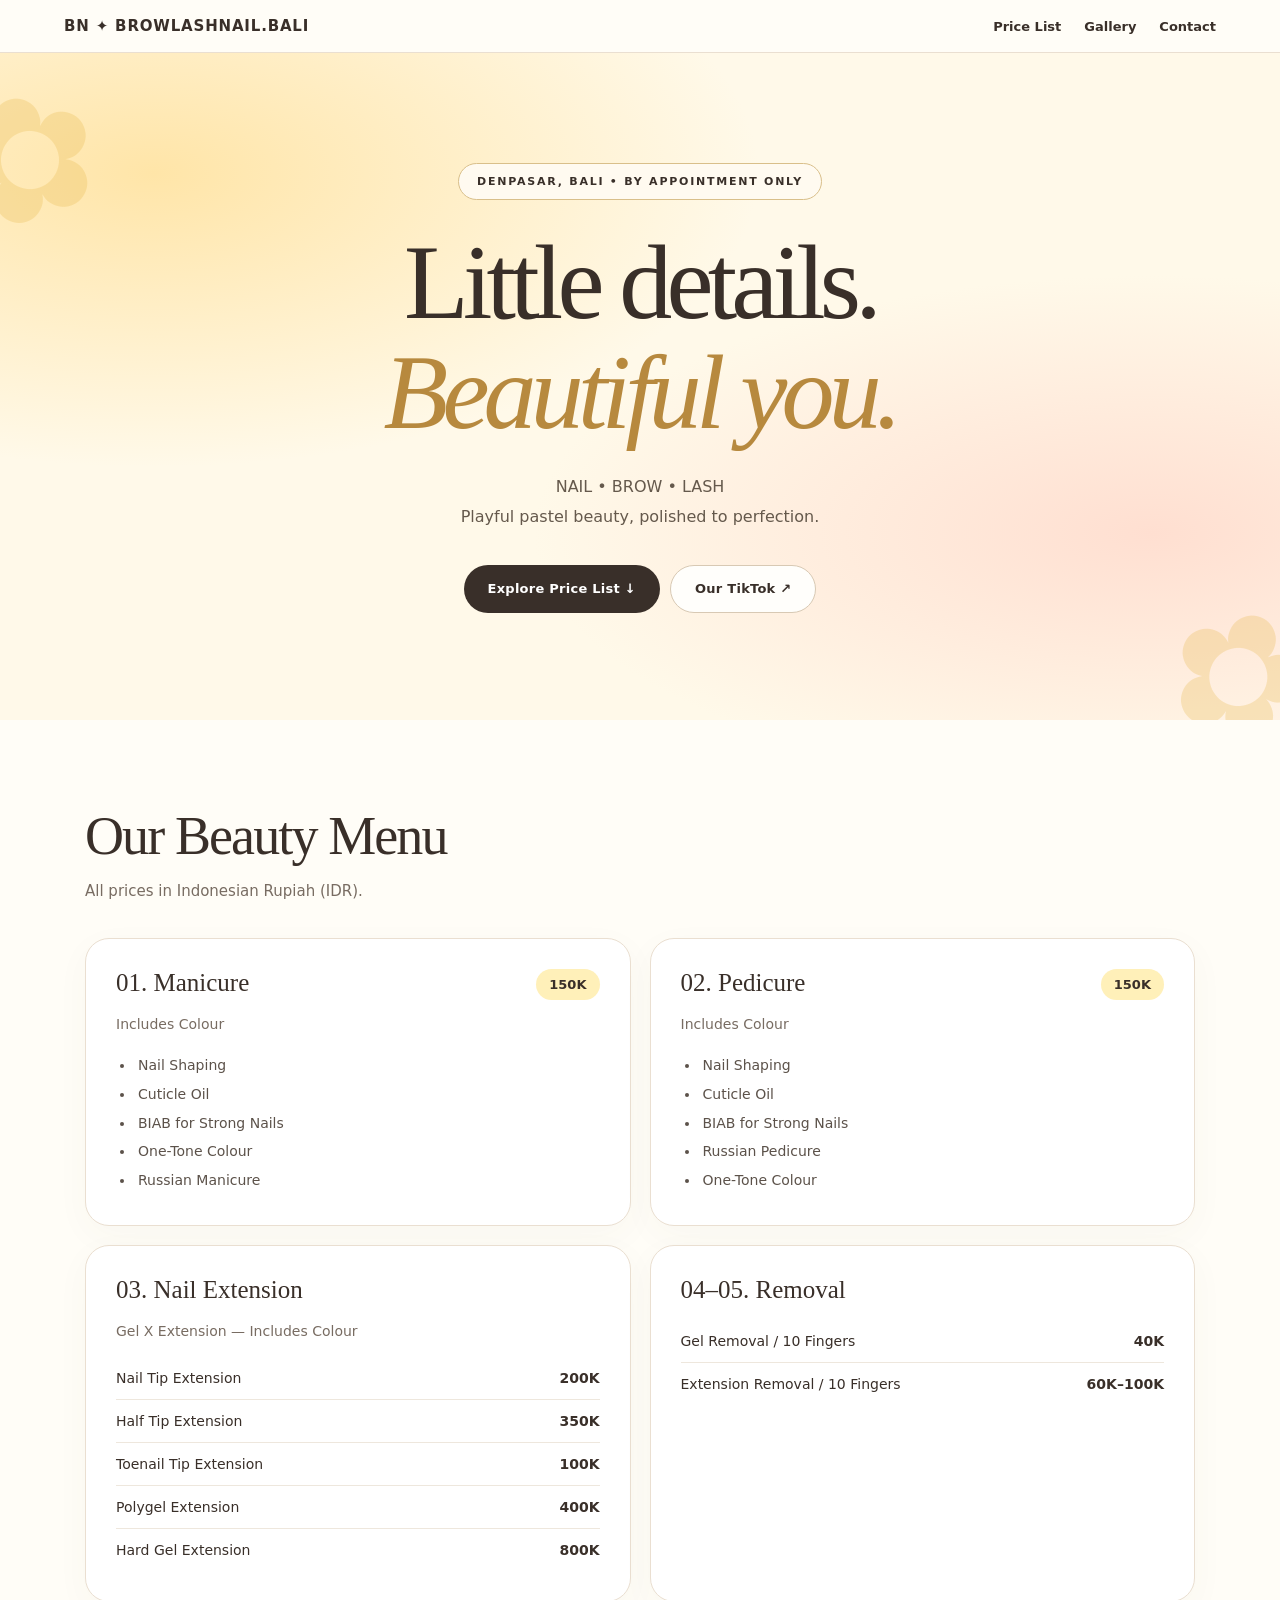
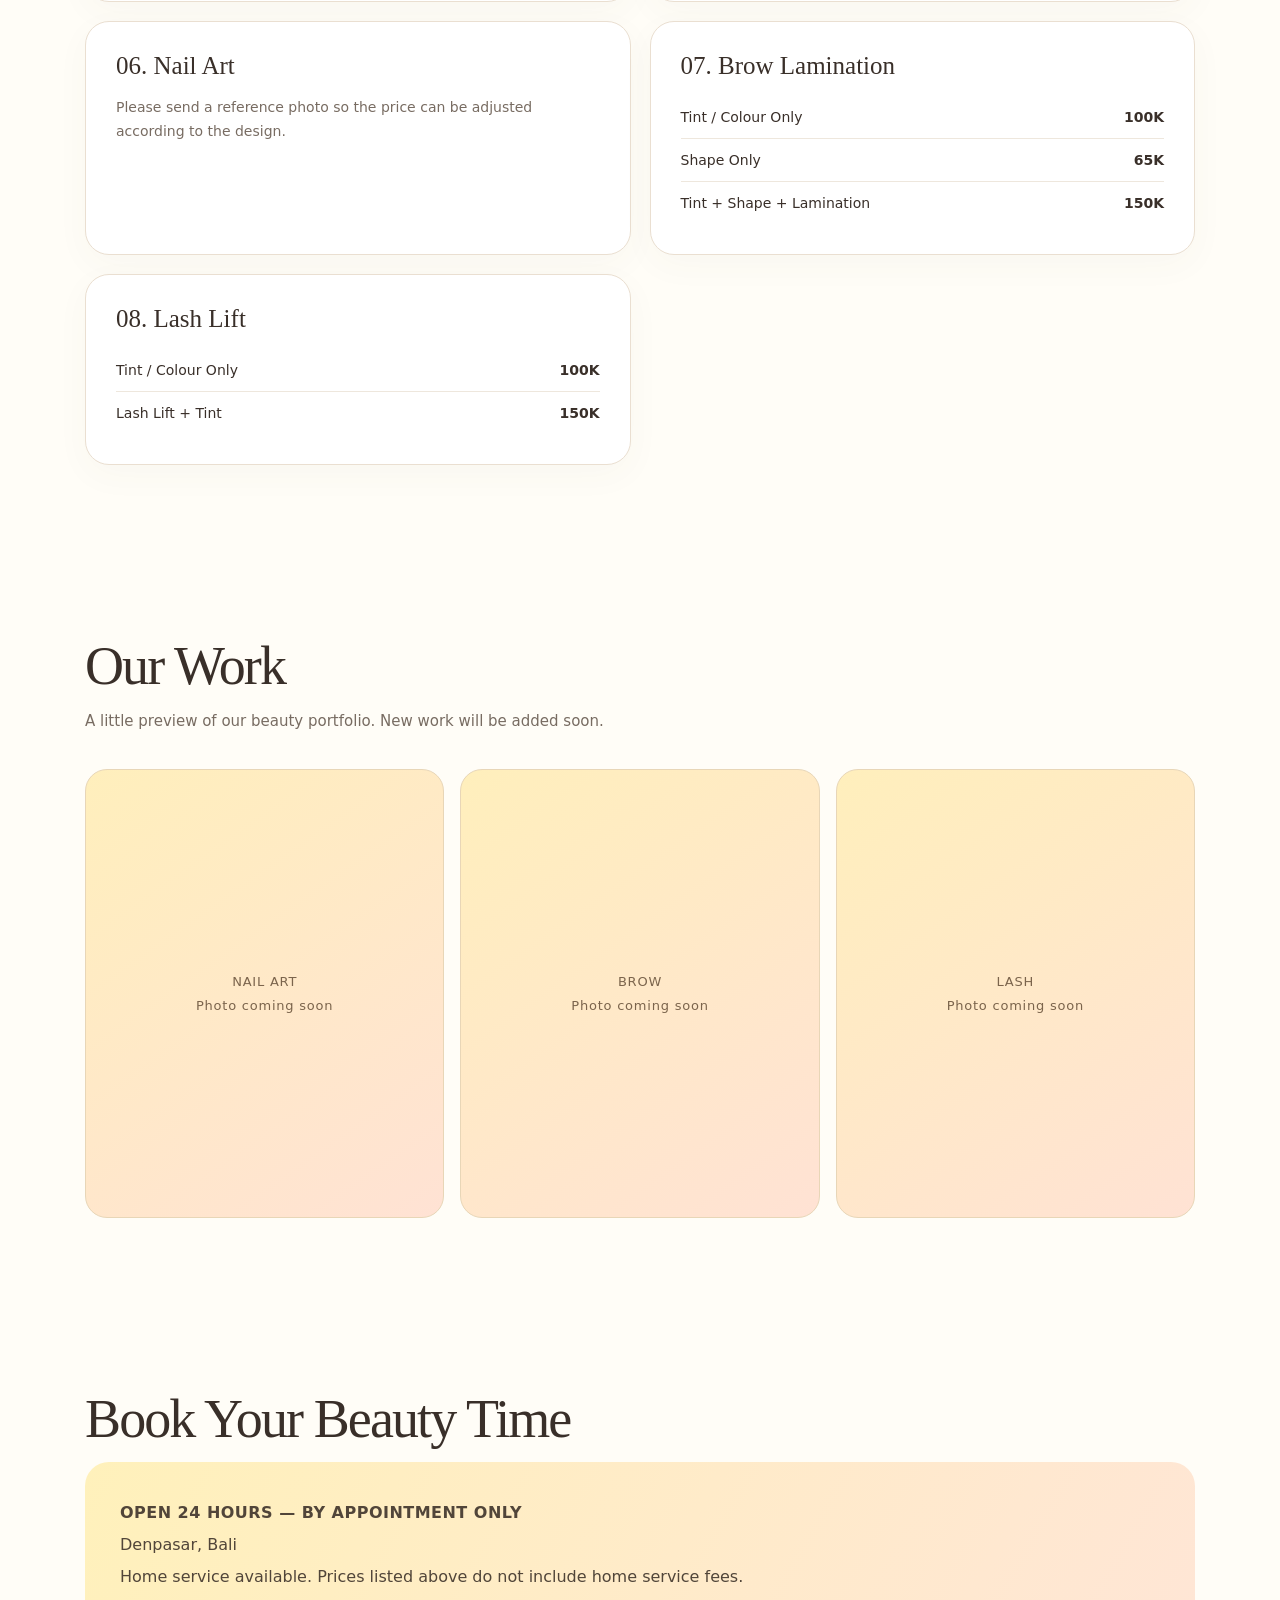
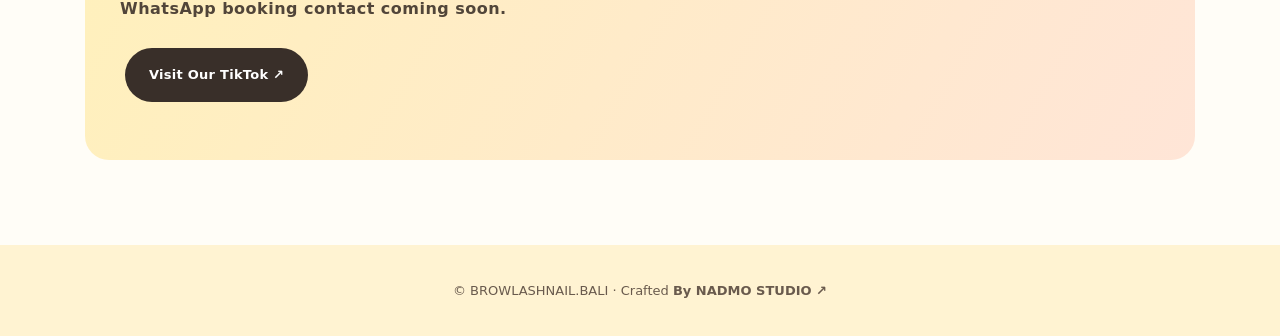
==== index.html @ abfcfb68 "Polish Browlashnail Bali mobile-first premium pastel design" ====
<!doctype html><html lang="en"><head><meta charset="utf-8"><meta name="viewport" content="width=device-width,initial-scale=1"><title>BROWLASHNAIL.BALI — Nail • Brow • Lash</title><meta name="theme-color" content="#fff9e9"><meta property="og:title" content="BROWLASHNAIL.BALI | Nail • Brow • Lash"><meta property="og:description" content="Beauty appointments in Denpasar, Bali. Open 24 hours by appointment."><meta name="description" content="Nail, brow and lash studio in Denpasar Bali. Open 24 hours by appointment."><style>:root{--cream:#fffdf7;--ink:#392f29;--muted:#786c62;--yellow:#ffe28a;--peach:#ffdfcf;--line:#eadfd1}*{box-sizing:border-box}html{scroll-behavior:smooth}body{margin:0;background:var(--cream);color:var(--ink);font-family:Inter,ui-sans-serif,system-ui,-apple-system,"Segoe UI",sans-serif;-webkit-font-smoothing:antialiased}a{color:inherit}header{position:sticky;top:0;z-index:20;display:flex;justify-content:space-between;align-items:center;gap:12px;padding:17px max(5%,calc((100vw - 1160px)/2));background:#fffdf7ed;backdrop-filter:blur(16px);border-bottom:1px solid var(--line)}header strong{font-size:15px;letter-spacing:.055em}nav{display:flex;gap:23px}nav a{font-size:13px;font-weight:700;text-decoration:none;white-space:nowrap}nav a:hover,footer a:hover{color:#b17c28}main{max-width:1160px;margin:auto;padding:0 25px}.hero{position:relative;overflow:hidden;text-align:center;padding:110px 0 100px;background:radial-gradient(ellipse at 12% 18%,#ffe5a8 0%,transparent 38%),radial-gradient(ellipse at 90% 72%,#ffdfd1 0%,transparent 38%),#fff9e9}.hero:before,.hero:after{content:"✿";position:absolute;color:#e8b94c;opacity:.28;font-size:170px;line-height:1}.hero:before{left:-42px;top:20px;transform:rotate(-20deg)}.hero:after{right:-30px;bottom:-40px;transform:rotate(20deg)}.hero main{position:relative;z-index:1}.pill{display:inline-block;border:1px solid #d9bf8a;background:#fffaf0;border-radius:999px;padding:11px 18px;font-size:11px;letter-spacing:.16em;font-weight:800}.hero h1{font-family:Georgia,"Times New Roman",serif;font-size:clamp(53px,9vw,106px);font-weight:500;letter-spacing:-.055em;line-height:1.04;margin:28px 0 24px}.hero h1 span{color:#b7893e;font-style:italic}.hero p{font-size:16px;line-height:1.85;color:#65594c;max-width:520px;margin:0 auto 26px}.btn{display:inline-flex;align-items:center;justify-content:center;min-height:48px;padding:14px 24px;margin:7px 5px;border-radius:999px;background:var(--ink);color:white;text-decoration:none;font-size:13px;font-weight:800;letter-spacing:.02em;transition:transform .2s,background .2s}.btn:hover{transform:translateY(-2px);background:#665043}.btn.light{background:#fffefb;color:var(--ink);border:1px solid #d8c9b4}.btn.light:hover{background:#fff4d8}.section{padding:85px 0;scroll-margin-top:85px}h2{font-family:Georgia,serif;font-weight:500;font-size:clamp(34px,5vw,54px);letter-spacing:-.035em;margin:0 0 12px}.sub{color:var(--muted);font-size:15px;margin:0 0 35px;line-height:1.65}.grid{display:grid;grid-template-columns:repeat(2,minmax(0,1fr));gap:19px}.card{background:white;border:1px solid var(--line);border-radius:24px;padding:30px;box-shadow:0 10px 35px #574b2b09;transition:transform .2s,box-shadow .2s}.card:hover{transform:translateY(-3px);box-shadow:0 16px 40px #574b2b12}.card h3{font-family:Georgia,serif;font-weight:500;font-size:25px;margin:0 0 16px}.card p{color:var(--muted);font-size:14px;line-height:1.7}.price{float:right;border-radius:999px;background:#fff0b9;padding:8px 13px;font-size:13px;font-weight:800}.card ul{padding-left:19px;line-height:2.05;font-size:14px;color:#5c524a;margin-bottom:0}.card li{padding-left:3px}.rowprice{display:flex;align-items:baseline;justify-content:space-between;gap:12px;padding:13px 0;border-bottom:1px solid #eee7dd;font-size:14px}.rowprice:last-child{border:0}.rowprice b{white-space:nowrap;font-size:14px}.notice{padding:35px;border-radius:24px;background:linear-gradient(120deg,#fff1bb,#ffe5d7);line-height:2;color:#514539}.notice strong{letter-spacing:.03em}.gallery{display:grid;grid-template-columns:repeat(3,minmax(0,1fr));gap:16px}.placeholder{aspect-ratio:4/5;border:1px solid #e8d6b7;background:linear-gradient(145deg,#ffefbc,#ffe2d4);border-radius:22px;display:grid;place-items:center;text-align:center;color:#7b644c;padding:20px;font-size:13px;line-height:1.8;letter-spacing:.06em}footer{text-align:center;padding:38px 15px;background:#fff3d2;color:#695a4d;font-size:13px}footer a{font-weight:800;text-decoration:none}@media(max-width:700px){header{padding:16px 5%;flex-wrap:wrap}header strong{font-size:12px}nav{gap:13px}nav a{font-size:11px}main{padding:0 19px}.hero{padding:85px 0 78px}.hero:before,.hero:after{font-size:100px}.hero h1{letter-spacing:-.045em}.hero p{font-size:14px}.section{padding:60px 0}.grid{grid-template-columns:1fr;gap:13px}.card{padding:24px}.gallery{grid-template-columns:repeat(2,1fr);gap:11px}.notice{padding:23px}.pill{font-size:10px;letter-spacing:.08em}}@media(prefers-reduced-motion:reduce){html{scroll-behavior:auto}.card,.btn{transition:none}}</style></head><body><header><strong>BN ✦ BROWLASHNAIL.BALI</strong><nav><a href="#services">Price List</a><a href="#gallery">Gallery</a><a href="#contact">Contact</a></nav></header><section class="hero"><main><div class="pill">DENPASAR, BALI • BY APPOINTMENT ONLY</div><h1>Little details.<br><span>Beautiful you.</span></h1><p>NAIL • BROW • LASH<br>Playful pastel beauty, polished to perfection.</p><a class="btn" href="#services">Explore Price List ↓</a><a class="btn light" href="https://www.tiktok.com/@bbygirl17170" target="_blank" rel="noopener">Our TikTok ↗</a></main></section><main><section class="section" id="services"><h2>Our Beauty Menu</h2><p class="sub">All prices in Indonesian Rupiah (IDR).</p><div class="grid"><article class="card"><span class="price">150K</span><h3>01. Manicure</h3><p>Includes Colour</p><ul><li>Nail Shaping</li><li>Cuticle Oil</li><li>BIAB for Strong Nails</li><li>One-Tone Colour</li><li>Russian Manicure</li></ul></article><article class="card"><span class="price">150K</span><h3>02. Pedicure</h3><p>Includes Colour</p><ul><li>Nail Shaping</li><li>Cuticle Oil</li><li>BIAB for Strong Nails</li><li>Russian Pedicure</li><li>One-Tone Colour</li></ul></article><article class="card"><h3>03. Nail Extension</h3><p>Gel X Extension — Includes Colour</p><div class="rowprice"><span>Nail Tip Extension</span><b>200K</b></div><div class="rowprice"><span>Half Tip Extension</span><b>350K</b></div><div class="rowprice"><span>Toenail Tip Extension</span><b>100K</b></div><div class="rowprice"><span>Polygel Extension</span><b>400K</b></div><div class="rowprice"><span>Hard Gel Extension</span><b>800K</b></div></article><article class="card"><h3>04–05. Removal</h3><div class="rowprice"><span>Gel Removal / 10 Fingers</span><b>40K</b></div><div class="rowprice"><span>Extension Removal / 10 Fingers</span><b>60K–100K</b></div></article><article class="card"><h3>06. Nail Art</h3><p>Please send a reference photo so the price can be adjusted according to the design.</p></article><article class="card"><h3>07. Brow Lamination</h3><div class="rowprice"><span>Tint / Colour Only</span><b>100K</b></div><div class="rowprice"><span>Shape Only</span><b>65K</b></div><div class="rowprice"><span>Tint + Shape + Lamination</span><b>150K</b></div></article><article class="card"><h3>08. Lash Lift</h3><div class="rowprice"><span>Tint / Colour Only</span><b>100K</b></div><div class="rowprice"><span>Lash Lift + Tint</span><b>150K</b></div></article></div></section><section class="section" id="gallery"><h2>Our Work</h2><p class="sub">A little preview of our beauty portfolio. New work will be added soon.</p><div class="gallery"><div class="placeholder">NAIL ART<br>Photo coming soon</div><div class="placeholder">BROW<br>Photo coming soon</div><div class="placeholder">LASH<br>Photo coming soon</div></div></section><section class="section" id="contact"><h2>Book Your Beauty Time</h2><div class="notice"><strong>OPEN 24 HOURS — BY APPOINTMENT ONLY</strong><br>Denpasar, Bali<br>Home service available. Prices listed above do not include home service fees.<br><strong>WhatsApp booking contact coming soon.</strong><p><a class="btn" href="https://www.tiktok.com/@bbygirl17170" target="_blank" rel="noopener">Visit Our TikTok ↗</a></p></div></section></main><footer>© BROWLASHNAIL.BALI · Crafted <a href="https://nadmo.id/" target="_blank" rel="noopener">By NADMO STUDIO ↗</a></footer></body></html>
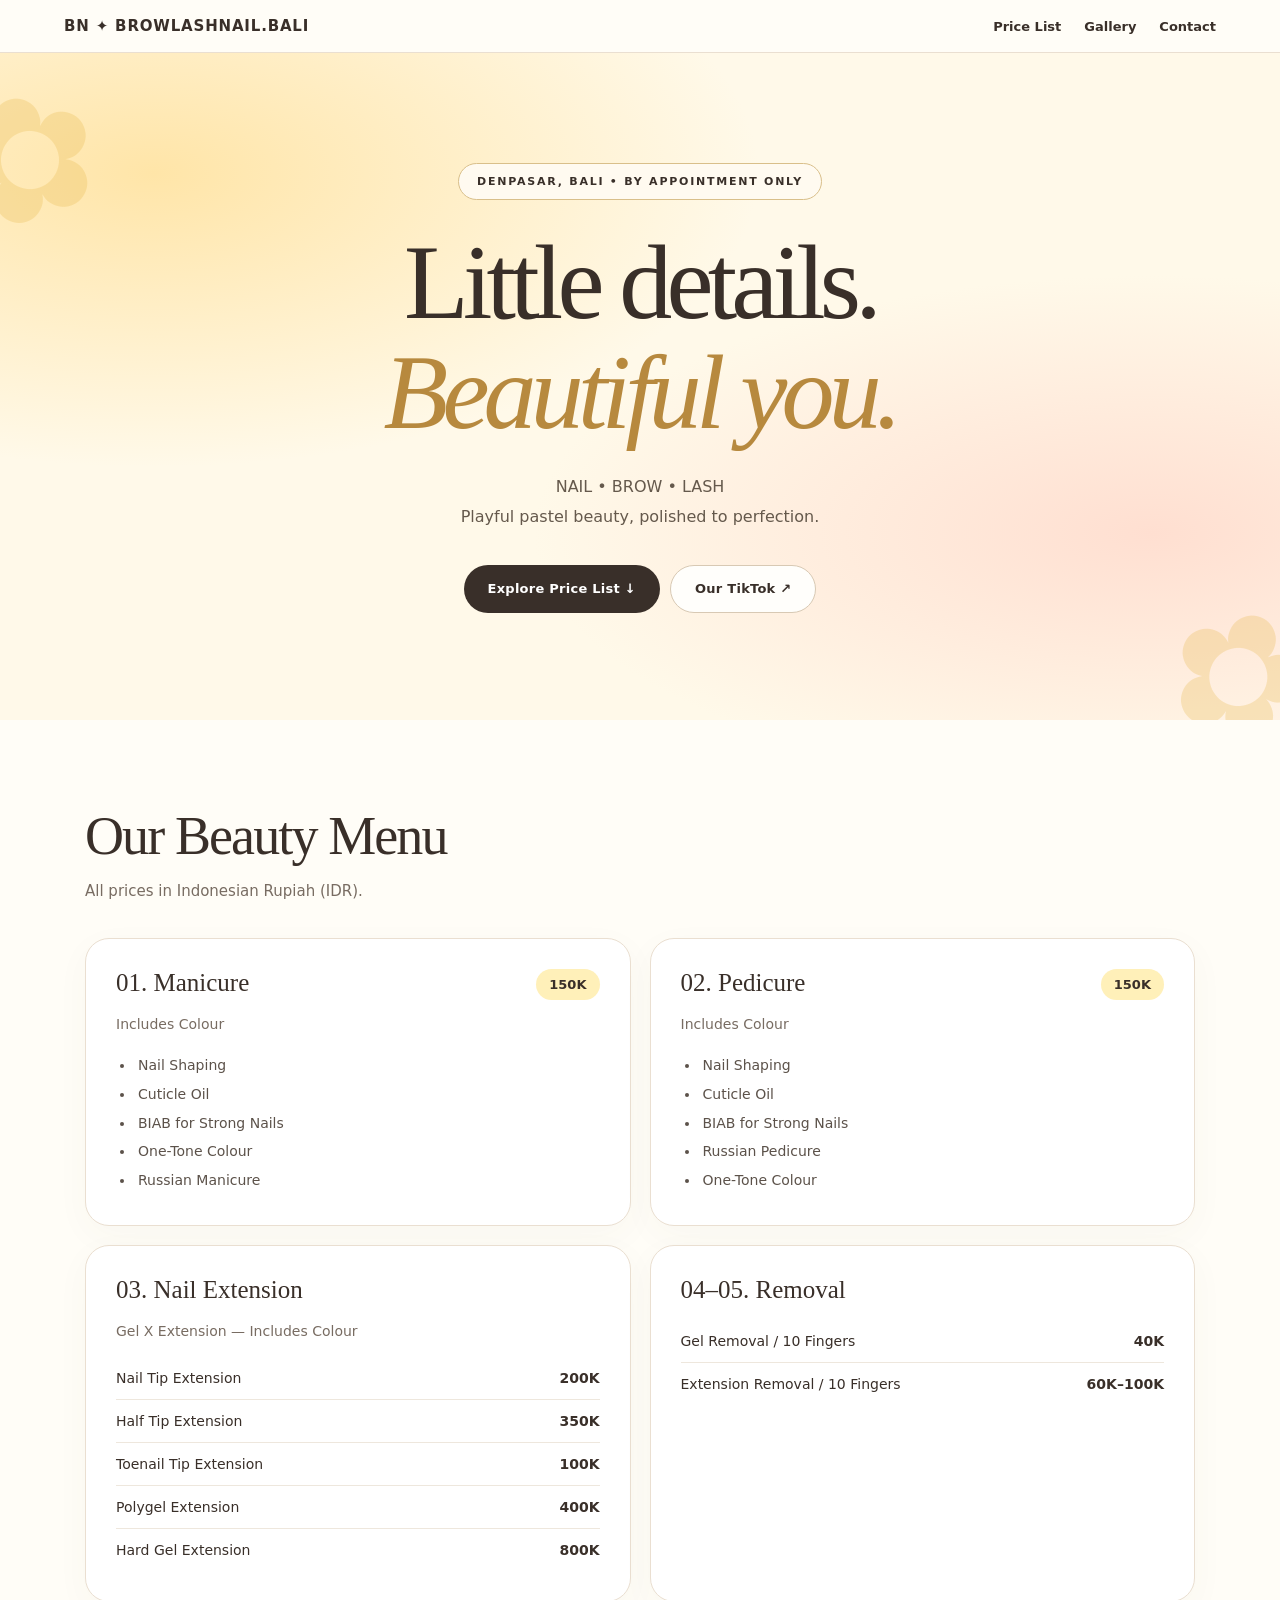
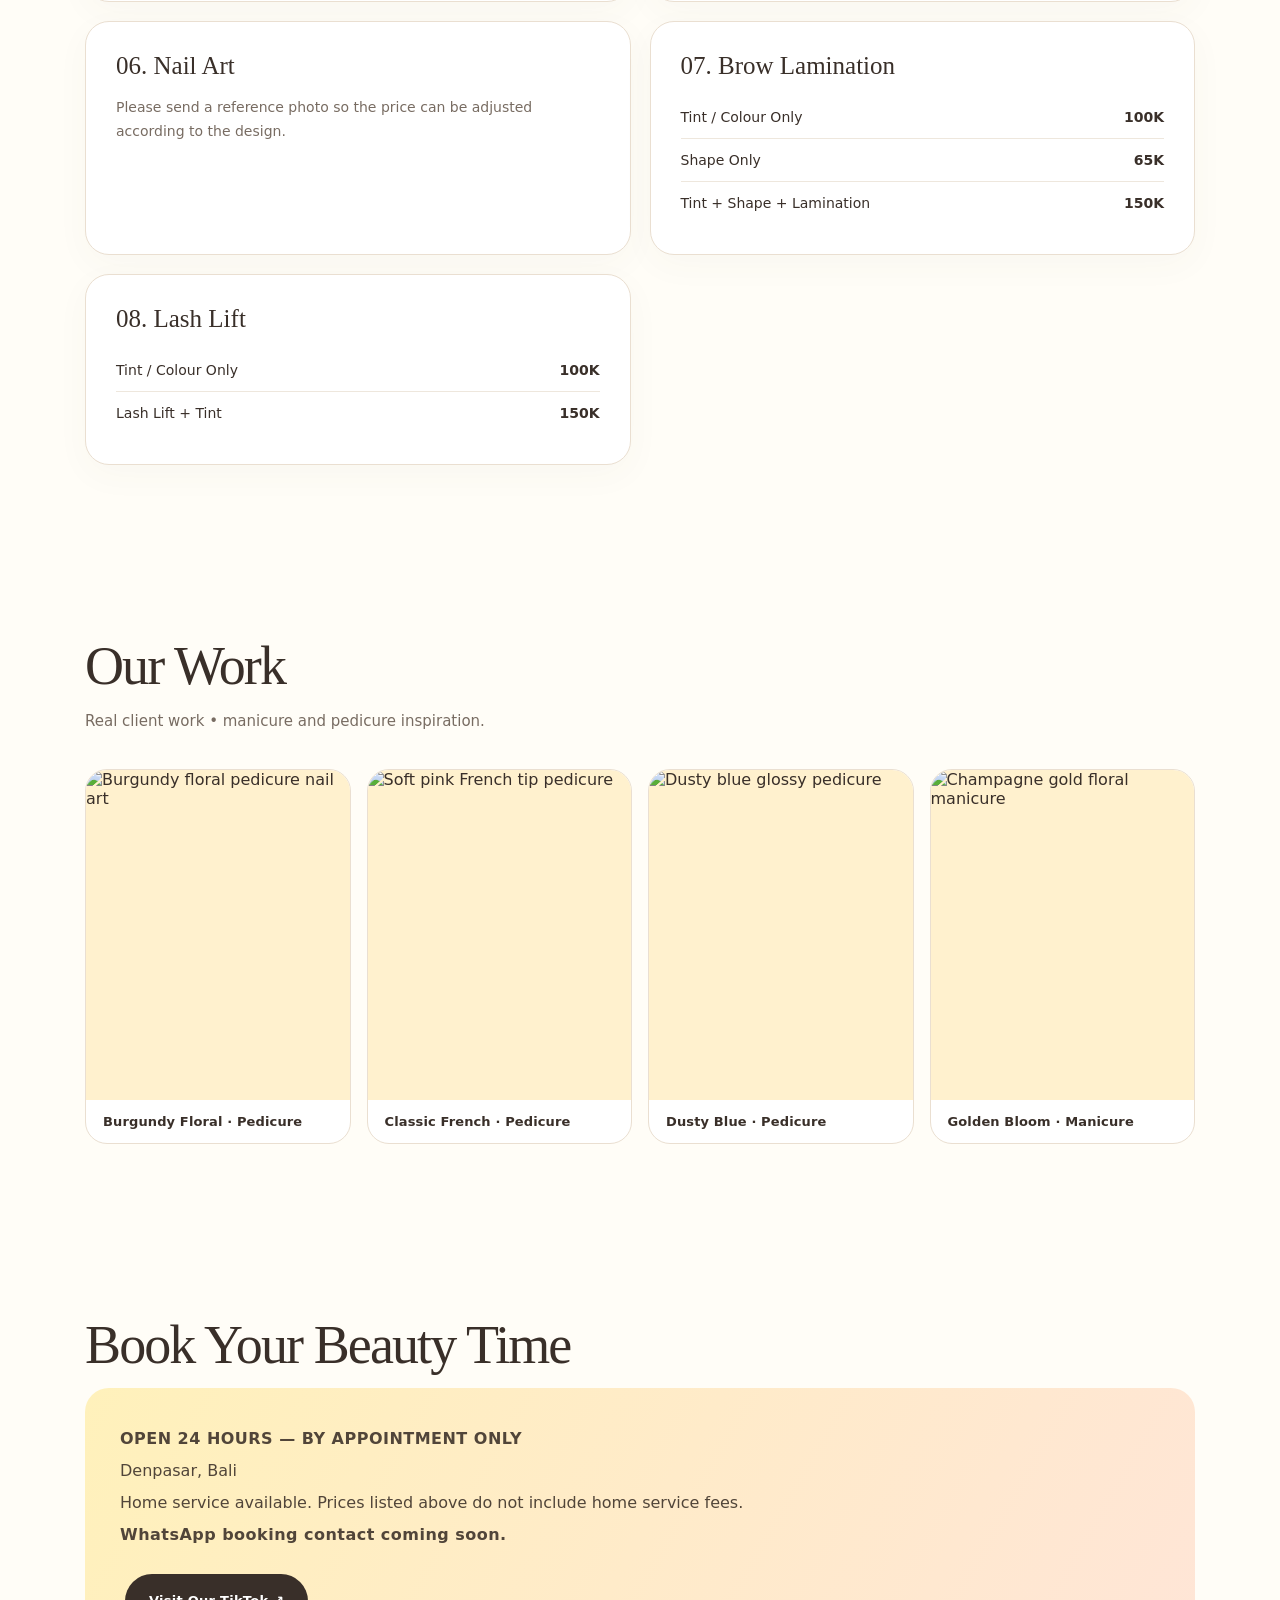
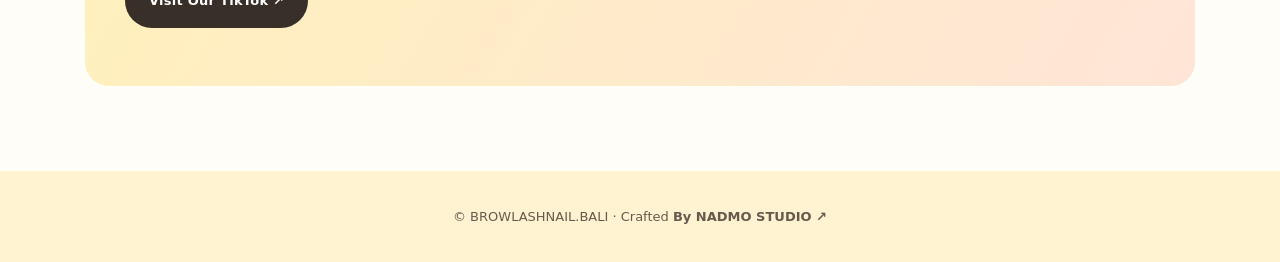
==== commit f9a2fb97: "Prepare polished four-photo portfolio gallery with original nail artwork" ====
--- a/index.html
+++ b/index.html
@@ -1 +1 @@
-<!doctype html><html lang="en"><head><meta charset="utf-8"><meta name="viewport" content="width=device-width,initial-scale=1"><title>BROWLASHNAIL.BALI — Nail • Brow • Lash</title><meta name="theme-color" content="#fff9e9"><meta property="og:title" content="BROWLASHNAIL.BALI | Nail • Brow • Lash"><meta property="og:description" content="Beauty appointments in Denpasar, Bali. Open 24 hours by appointment."><meta name="description" content="Nail, brow and lash studio in Denpasar Bali. Open 24 hours by appointment."><style>:root{--cream:#fffdf7;--ink:#392f29;--muted:#786c62;--yellow:#ffe28a;--peach:#ffdfcf;--line:#eadfd1}*{box-sizing:border-box}html{scroll-behavior:smooth}body{margin:0;background:var(--cream);color:var(--ink);font-family:Inter,ui-sans-serif,system-ui,-apple-system,"Segoe UI",sans-serif;-webkit-font-smoothing:antialiased}a{color:inherit}header{position:sticky;top:0;z-index:20;display:flex;justify-content:space-between;align-items:center;gap:12px;padding:17px max(5%,calc((100vw - 1160px)/2));background:#fffdf7ed;backdrop-filter:blur(16px);border-bottom:1px solid var(--line)}header strong{font-size:15px;letter-spacing:.055em}nav{display:flex;gap:23px}nav a{font-size:13px;font-weight:700;text-decoration:none;white-space:nowrap}nav a:hover,footer a:hover{color:#b17c28}main{max-width:1160px;margin:auto;padding:0 25px}.hero{position:relative;overflow:hidden;text-align:center;padding:110px 0 100px;background:radial-gradient(ellipse at 12% 18%,#ffe5a8 0%,transparent 38%),radial-gradient(ellipse at 90% 72%,#ffdfd1 0%,transparent 38%),#fff9e9}.hero:before,.hero:after{content:"✿";position:absolute;color:#e8b94c;opacity:.28;font-size:170px;line-height:1}.hero:before{left:-42px;top:20px;transform:rotate(-20deg)}.hero:after{right:-30px;bottom:-40px;transform:rotate(20deg)}.hero main{position:relative;z-index:1}.pill{display:inline-block;border:1px solid #d9bf8a;background:#fffaf0;border-radius:999px;padding:11px 18px;font-size:11px;letter-spacing:.16em;font-weight:800}.hero h1{font-family:Georgia,"Times New Roman",serif;font-size:clamp(53px,9vw,106px);font-weight:500;letter-spacing:-.055em;line-height:1.04;margin:28px 0 24px}.hero h1 span{color:#b7893e;font-style:italic}.hero p{font-size:16px;line-height:1.85;color:#65594c;max-width:520px;margin:0 auto 26px}.btn{display:inline-flex;align-items:center;justify-content:center;min-height:48px;padding:14px 24px;margin:7px 5px;border-radius:999px;background:var(--ink);color:white;text-decoration:none;font-size:13px;font-weight:800;letter-spacing:.02em;transition:transform .2s,background .2s}.btn:hover{transform:translateY(-2px);background:#665043}.btn.light{background:#fffefb;color:var(--ink);border:1px solid #d8c9b4}.btn.light:hover{background:#fff4d8}.section{padding:85px 0;scroll-margin-top:85px}h2{font-family:Georgia,serif;font-weight:500;font-size:clamp(34px,5vw,54px);letter-spacing:-.035em;margin:0 0 12px}.sub{color:var(--muted);font-size:15px;margin:0 0 35px;line-height:1.65}.grid{display:grid;grid-template-columns:repeat(2,minmax(0,1fr));gap:19px}.card{background:white;border:1px solid var(--line);border-radius:24px;padding:30px;box-shadow:0 10px 35px #574b2b09;transition:transform .2s,box-shadow .2s}.card:hover{transform:translateY(-3px);box-shadow:0 16px 40px #574b2b12}.card h3{font-family:Georgia,serif;font-weight:500;font-size:25px;margin:0 0 16px}.card p{color:var(--muted);font-size:14px;line-height:1.7}.price{float:right;border-radius:999px;background:#fff0b9;padding:8px 13px;font-size:13px;font-weight:800}.card ul{padding-left:19px;line-height:2.05;font-size:14px;color:#5c524a;margin-bottom:0}.card li{padding-left:3px}.rowprice{display:flex;align-items:baseline;justify-content:space-between;gap:12px;padding:13px 0;border-bottom:1px solid #eee7dd;font-size:14px}.rowprice:last-child{border:0}.rowprice b{white-space:nowrap;font-size:14px}.notice{padding:35px;border-radius:24px;background:linear-gradient(120deg,#fff1bb,#ffe5d7);line-height:2;color:#514539}.notice strong{letter-spacing:.03em}.gallery{display:grid;grid-template-columns:repeat(3,minmax(0,1fr));gap:16px}.placeholder{aspect-ratio:4/5;border:1px solid #e8d6b7;background:linear-gradient(145deg,#ffefbc,#ffe2d4);border-radius:22px;display:grid;place-items:center;text-align:center;color:#7b644c;padding:20px;font-size:13px;line-height:1.8;letter-spacing:.06em}footer{text-align:center;padding:38px 15px;background:#fff3d2;color:#695a4d;font-size:13px}footer a{font-weight:800;text-decoration:none}@media(max-width:700px){header{padding:16px 5%;flex-wrap:wrap}header strong{font-size:12px}nav{gap:13px}nav a{font-size:11px}main{padding:0 19px}.hero{padding:85px 0 78px}.hero:before,.hero:after{font-size:100px}.hero h1{letter-spacing:-.045em}.hero p{font-size:14px}.section{padding:60px 0}.grid{grid-template-columns:1fr;gap:13px}.card{padding:24px}.gallery{grid-template-columns:repeat(2,1fr);gap:11px}.notice{padding:23px}.pill{font-size:10px;letter-spacing:.08em}}@media(prefers-reduced-motion:reduce){html{scroll-behavior:auto}.card,.btn{transition:none}}</style></head><body><header><strong>BN ✦ BROWLASHNAIL.BALI</strong><nav><a href="#services">Price List</a><a href="#gallery">Gallery</a><a href="#contact">Contact</a></nav></header><section class="hero"><main><div class="pill">DENPASAR, BALI • BY APPOINTMENT ONLY</div><h1>Little details.<br><span>Beautiful you.</span></h1><p>NAIL • BROW • LASH<br>Playful pastel beauty, polished to perfection.</p><a class="btn" href="#services">Explore Price List ↓</a><a class="btn light" href="https://www.tiktok.com/@bbygirl17170" target="_blank" rel="noopener">Our TikTok ↗</a></main></section><main><section class="section" id="services"><h2>Our Beauty Menu</h2><p class="sub">All prices in Indonesian Rupiah (IDR).</p><div class="grid"><article class="card"><span class="price">150K</span><h3>01. Manicure</h3><p>Includes Colour</p><ul><li>Nail Shaping</li><li>Cuticle Oil</li><li>BIAB for Strong Nails</li><li>One-Tone Colour</li><li>Russian Manicure</li></ul></article><article class="card"><span class="price">150K</span><h3>02. Pedicure</h3><p>Includes Colour</p><ul><li>Nail Shaping</li><li>Cuticle Oil</li><li>BIAB for Strong Nails</li><li>Russian Pedicure</li><li>One-Tone Colour</li></ul></article><article class="card"><h3>03. Nail Extension</h3><p>Gel X Extension — Includes Colour</p><div class="rowprice"><span>Nail Tip Extension</span><b>200K</b></div><div class="rowprice"><span>Half Tip Extension</span><b>350K</b></div><div class="rowprice"><span>Toenail Tip Extension</span><b>100K</b></div><div class="rowprice"><span>Polygel Extension</span><b>400K</b></div><div class="rowprice"><span>Hard Gel Extension</span><b>800K</b></div></article><article class="card"><h3>04–05. Removal</h3><div class="rowprice"><span>Gel Removal / 10 Fingers</span><b>40K</b></div><div class="rowprice"><span>Extension Removal / 10 Fingers</span><b>60K–100K</b></div></article><article class="card"><h3>06. Nail Art</h3><p>Please send a reference photo so the price can be adjusted according to the design.</p></article><article class="card"><h3>07. Brow Lamination</h3><div class="rowprice"><span>Tint / Colour Only</span><b>100K</b></div><div class="rowprice"><span>Shape Only</span><b>65K</b></div><div class="rowprice"><span>Tint + Shape + Lamination</span><b>150K</b></div></article><article class="card"><h3>08. Lash Lift</h3><div class="rowprice"><span>Tint / Colour Only</span><b>100K</b></div><div class="rowprice"><span>Lash Lift + Tint</span><b>150K</b></div></article></div></section><section class="section" id="gallery"><h2>Our Work</h2><p class="sub">A little preview of our beauty portfolio. New work will be added soon.</p><div class="gallery"><div class="placeholder">NAIL ART<br>Photo coming soon</div><div class="placeholder">BROW<br>Photo coming soon</div><div class="placeholder">LASH<br>Photo coming soon</div></div></section><section class="section" id="contact"><h2>Book Your Beauty Time</h2><div class="notice"><strong>OPEN 24 HOURS — BY APPOINTMENT ONLY</strong><br>Denpasar, Bali<br>Home service available. Prices listed above do not include home service fees.<br><strong>WhatsApp booking contact coming soon.</strong><p><a class="btn" href="https://www.tiktok.com/@bbygirl17170" target="_blank" rel="noopener">Visit Our TikTok ↗</a></p></div></section></main><footer>© BROWLASHNAIL.BALI · Crafted <a href="https://nadmo.id/" target="_blank" rel="noopener">By NADMO STUDIO ↗</a></footer></body></html>+<!doctype html><html lang="en"><head><meta charset="utf-8"><meta name="viewport" content="width=device-width,initial-scale=1"><title>BROWLASHNAIL.BALI — Nail • Brow • Lash</title><meta name="theme-color" content="#fff9e9"><meta property="og:title" content="BROWLASHNAIL.BALI | Nail • Brow • Lash"><meta property="og:description" content="Beauty appointments in Denpasar, Bali. Open 24 hours by appointment."><meta name="description" content="Nail, brow and lash studio in Denpasar Bali. Open 24 hours by appointment."><style>:root{--cream:#fffdf7;--ink:#392f29;--muted:#786c62;--yellow:#ffe28a;--peach:#ffdfcf;--line:#eadfd1}*{box-sizing:border-box}html{scroll-behavior:smooth}body{margin:0;background:var(--cream);color:var(--ink);font-family:Inter,ui-sans-serif,system-ui,-apple-system,"Segoe UI",sans-serif;-webkit-font-smoothing:antialiased}a{color:inherit}header{position:sticky;top:0;z-index:20;display:flex;justify-content:space-between;align-items:center;gap:12px;padding:17px max(5%,calc((100vw - 1160px)/2));background:#fffdf7ed;backdrop-filter:blur(16px);border-bottom:1px solid var(--line)}header strong{font-size:15px;letter-spacing:.055em}nav{display:flex;gap:23px}nav a{font-size:13px;font-weight:700;text-decoration:none;white-space:nowrap}nav a:hover,footer a:hover{color:#b17c28}main{max-width:1160px;margin:auto;padding:0 25px}.hero{position:relative;overflow:hidden;text-align:center;padding:110px 0 100px;background:radial-gradient(ellipse at 12% 18%,#ffe5a8 0%,transparent 38%),radial-gradient(ellipse at 90% 72%,#ffdfd1 0%,transparent 38%),#fff9e9}.hero:before,.hero:after{content:"✿";position:absolute;color:#e8b94c;opacity:.28;font-size:170px;line-height:1}.hero:before{left:-42px;top:20px;transform:rotate(-20deg)}.hero:after{right:-30px;bottom:-40px;transform:rotate(20deg)}.hero main{position:relative;z-index:1}.pill{display:inline-block;border:1px solid #d9bf8a;background:#fffaf0;border-radius:999px;padding:11px 18px;font-size:11px;letter-spacing:.16em;font-weight:800}.hero h1{font-family:Georgia,"Times New Roman",serif;font-size:clamp(53px,9vw,106px);font-weight:500;letter-spacing:-.055em;line-height:1.04;margin:28px 0 24px}.hero h1 span{color:#b7893e;font-style:italic}.hero p{font-size:16px;line-height:1.85;color:#65594c;max-width:520px;margin:0 auto 26px}.btn{display:inline-flex;align-items:center;justify-content:center;min-height:48px;padding:14px 24px;margin:7px 5px;border-radius:999px;background:var(--ink);color:white;text-decoration:none;font-size:13px;font-weight:800;letter-spacing:.02em;transition:transform .2s,background .2s}.btn:hover{transform:translateY(-2px);background:#665043}.btn.light{background:#fffefb;color:var(--ink);border:1px solid #d8c9b4}.btn.light:hover{background:#fff4d8}.section{padding:85px 0;scroll-margin-top:85px}h2{font-family:Georgia,serif;font-weight:500;font-size:clamp(34px,5vw,54px);letter-spacing:-.035em;margin:0 0 12px}.sub{color:var(--muted);font-size:15px;margin:0 0 35px;line-height:1.65}.grid{display:grid;grid-template-columns:repeat(2,minmax(0,1fr));gap:19px}.card{background:white;border:1px solid var(--line);border-radius:24px;padding:30px;box-shadow:0 10px 35px #574b2b09;transition:transform .2s,box-shadow .2s}.card:hover{transform:translateY(-3px);box-shadow:0 16px 40px #574b2b12}.card h3{font-family:Georgia,serif;font-weight:500;font-size:25px;margin:0 0 16px}.card p{color:var(--muted);font-size:14px;line-height:1.7}.price{float:right;border-radius:999px;background:#fff0b9;padding:8px 13px;font-size:13px;font-weight:800}.card ul{padding-left:19px;line-height:2.05;font-size:14px;color:#5c524a;margin-bottom:0}.card li{padding-left:3px}.rowprice{display:flex;align-items:baseline;justify-content:space-between;gap:12px;padding:13px 0;border-bottom:1px solid #eee7dd;font-size:14px}.rowprice:last-child{border:0}.rowprice b{white-space:nowrap;font-size:14px}.notice{padding:35px;border-radius:24px;background:linear-gradient(120deg,#fff1bb,#ffe5d7);line-height:2;color:#514539}.notice strong{letter-spacing:.03em}.gallery{display:grid;grid-template-columns:repeat(3,minmax(0,1fr));gap:16px}.placeholder{aspect-ratio:4/5;border:1px solid #e8d6b7;background:linear-gradient(145deg,#ffefbc,#ffe2d4);border-radius:22px;display:grid;place-items:center;text-align:center;color:#7b644c;padding:20px;font-size:13px;line-height:1.8;letter-spacing:.06em}footer{text-align:center;padding:38px 15px;background:#fff3d2;color:#695a4d;font-size:13px}footer a{font-weight:800;text-decoration:none}@media(max-width:700px){header{padding:16px 5%;flex-wrap:wrap}header strong{font-size:12px}nav{gap:13px}nav a{font-size:11px}main{padding:0 19px}.hero{padding:85px 0 78px}.hero:before,.hero:after{font-size:100px}.hero h1{letter-spacing:-.045em}.hero p{font-size:14px}.section{padding:60px 0}.grid{grid-template-columns:1fr;gap:13px}.card{padding:24px}.gallery{grid-template-columns:repeat(2,1fr);gap:11px}.notice{padding:23px}.pill{font-size:10px;letter-spacing:.08em}}@media(prefers-reduced-motion:reduce){html{scroll-behavior:auto}.card,.btn{transition:none}}.work{margin:0;overflow:hidden;border-radius:22px;background:#fff;border:1px solid #eadfd1}.work img{display:block;width:100%;height:330px;object-fit:cover;background:#fff1ce}.work figcaption{padding:14px 17px;font-size:13px;font-weight:700;letter-spacing:.01em}.gallery{grid-template-columns:repeat(4,minmax(0,1fr))}@media(max-width:700px){.gallery{grid-template-columns:repeat(2,minmax(0,1fr))}.work img{height:210px}.work figcaption{padding:11px;font-size:11px}}</style></head><body><header><strong>BN ✦ BROWLASHNAIL.BALI</strong><nav><a href="#services">Price List</a><a href="#gallery">Gallery</a><a href="#contact">Contact</a></nav></header><section class="hero"><main><div class="pill">DENPASAR, BALI • BY APPOINTMENT ONLY</div><h1>Little details.<br><span>Beautiful you.</span></h1><p>NAIL • BROW • LASH<br>Playful pastel beauty, polished to perfection.</p><a class="btn" href="#services">Explore Price List ↓</a><a class="btn light" href="https://www.tiktok.com/@bbygirl17170" target="_blank" rel="noopener">Our TikTok ↗</a></main></section><main><section class="section" id="services"><h2>Our Beauty Menu</h2><p class="sub">All prices in Indonesian Rupiah (IDR).</p><div class="grid"><article class="card"><span class="price">150K</span><h3>01. Manicure</h3><p>Includes Colour</p><ul><li>Nail Shaping</li><li>Cuticle Oil</li><li>BIAB for Strong Nails</li><li>One-Tone Colour</li><li>Russian Manicure</li></ul></article><article class="card"><span class="price">150K</span><h3>02. Pedicure</h3><p>Includes Colour</p><ul><li>Nail Shaping</li><li>Cuticle Oil</li><li>BIAB for Strong Nails</li><li>Russian Pedicure</li><li>One-Tone Colour</li></ul></article><article class="card"><h3>03. Nail Extension</h3><p>Gel X Extension — Includes Colour</p><div class="rowprice"><span>Nail Tip Extension</span><b>200K</b></div><div class="rowprice"><span>Half Tip Extension</span><b>350K</b></div><div class="rowprice"><span>Toenail Tip Extension</span><b>100K</b></div><div class="rowprice"><span>Polygel Extension</span><b>400K</b></div><div class="rowprice"><span>Hard Gel Extension</span><b>800K</b></div></article><article class="card"><h3>04–05. Removal</h3><div class="rowprice"><span>Gel Removal / 10 Fingers</span><b>40K</b></div><div class="rowprice"><span>Extension Removal / 10 Fingers</span><b>60K–100K</b></div></article><article class="card"><h3>06. Nail Art</h3><p>Please send a reference photo so the price can be adjusted according to the design.</p></article><article class="card"><h3>07. Brow Lamination</h3><div class="rowprice"><span>Tint / Colour Only</span><b>100K</b></div><div class="rowprice"><span>Shape Only</span><b>65K</b></div><div class="rowprice"><span>Tint + Shape + Lamination</span><b>150K</b></div></article><article class="card"><h3>08. Lash Lift</h3><div class="rowprice"><span>Tint / Colour Only</span><b>100K</b></div><div class="rowprice"><span>Lash Lift + Tint</span><b>150K</b></div></article></div></section><section class="section" id="gallery"><h2>Our Work</h2><p class="sub">Real client work • manicure and pedicure inspiration.</p><div class="gallery"><figure class="work"><img src="assets/pedicure-burgundy.webp" alt="Burgundy floral pedicure nail art" loading="lazy"><figcaption>Burgundy Floral · Pedicure</figcaption></figure><figure class="work"><img src="assets/pedicure-french.webp" alt="Soft pink French tip pedicure" loading="lazy"><figcaption>Classic French · Pedicure</figcaption></figure><figure class="work"><img src="assets/pedicure-blue.webp" alt="Dusty blue glossy pedicure" loading="lazy"><figcaption>Dusty Blue · Pedicure</figcaption></figure><figure class="work"><img src="assets/manicure-gold.webp" alt="Champagne gold floral manicure" loading="lazy"><figcaption>Golden Bloom · Manicure</figcaption></figure></div></section><section class="section" id="contact"><h2>Book Your Beauty Time</h2><div class="notice"><strong>OPEN 24 HOURS — BY APPOINTMENT ONLY</strong><br>Denpasar, Bali<br>Home service available. Prices listed above do not include home service fees.<br><strong>WhatsApp booking contact coming soon.</strong><p><a class="btn" href="https://www.tiktok.com/@bbygirl17170" target="_blank" rel="noopener">Visit Our TikTok ↗</a></p></div></section></main><footer>© BROWLASHNAIL.BALI · Crafted <a href="https://nadmo.id/" target="_blank" rel="noopener">By NADMO STUDIO ↗</a></footer></body></html>
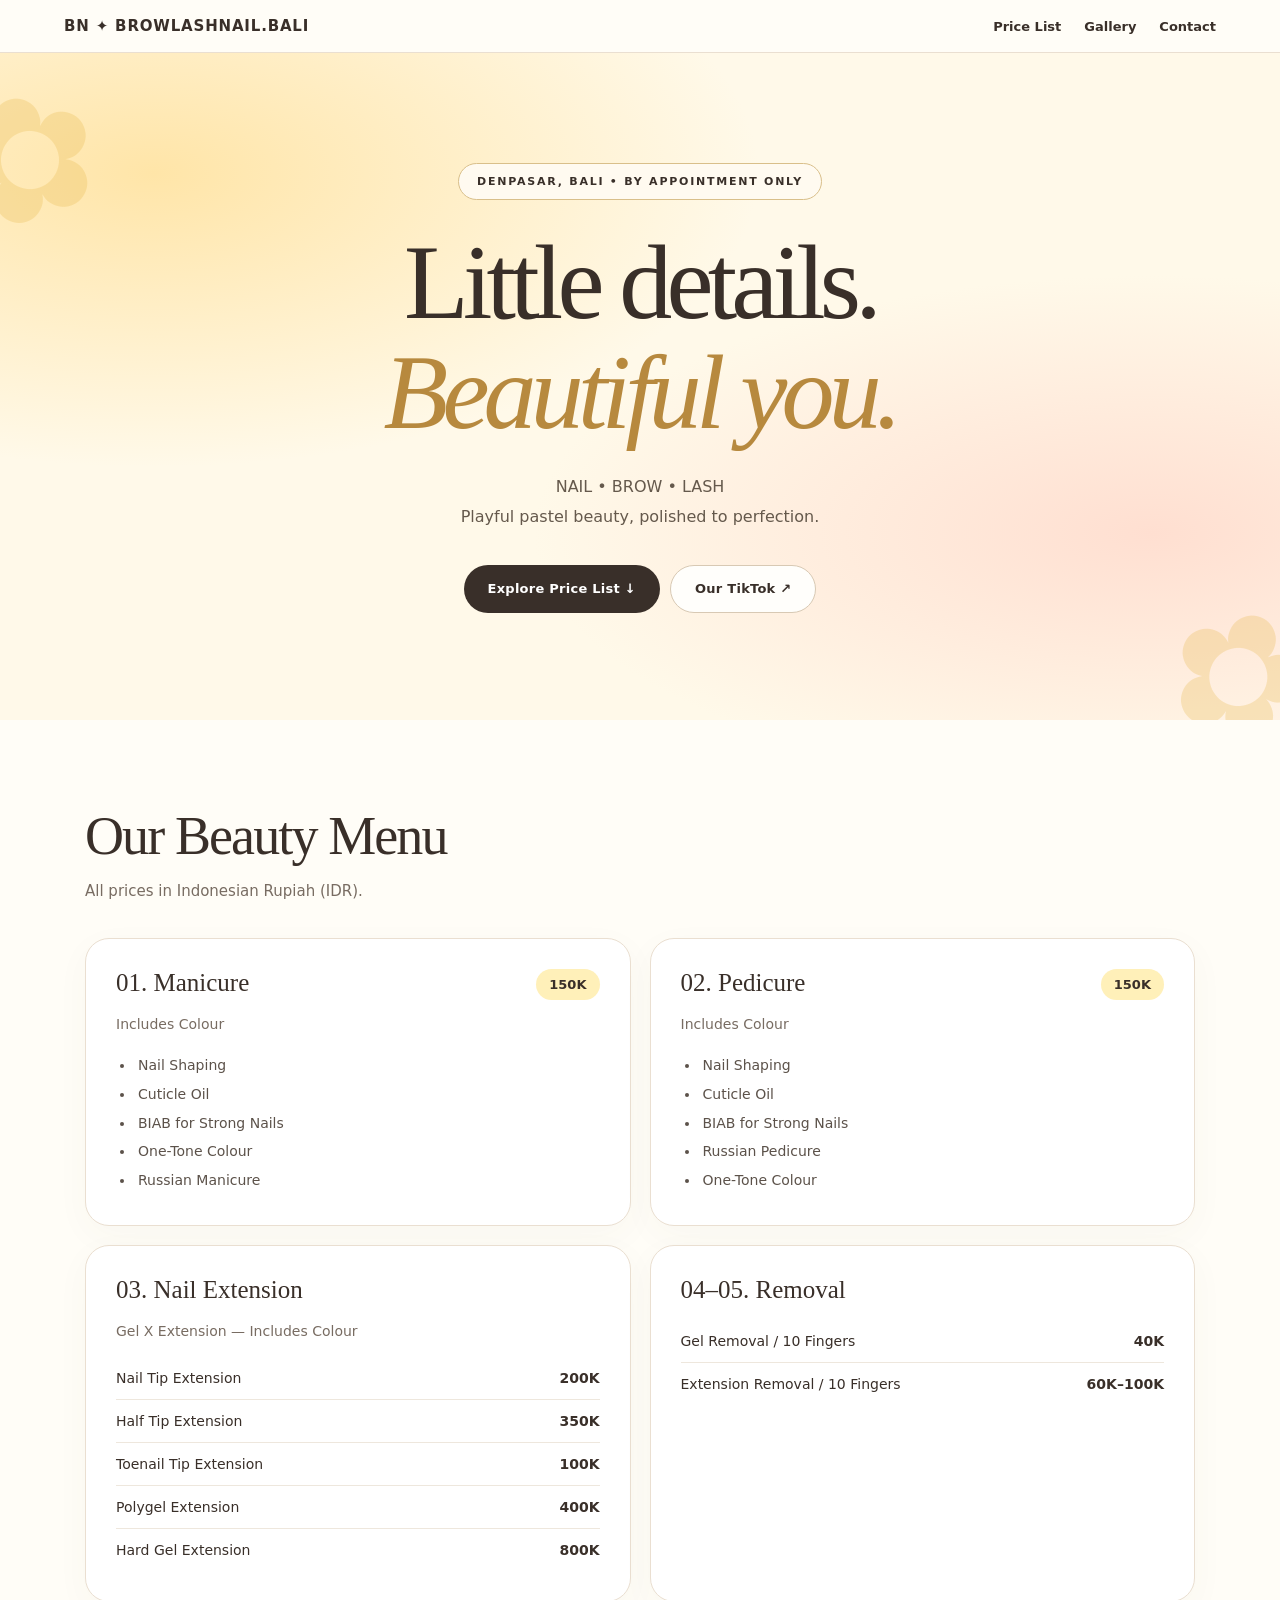
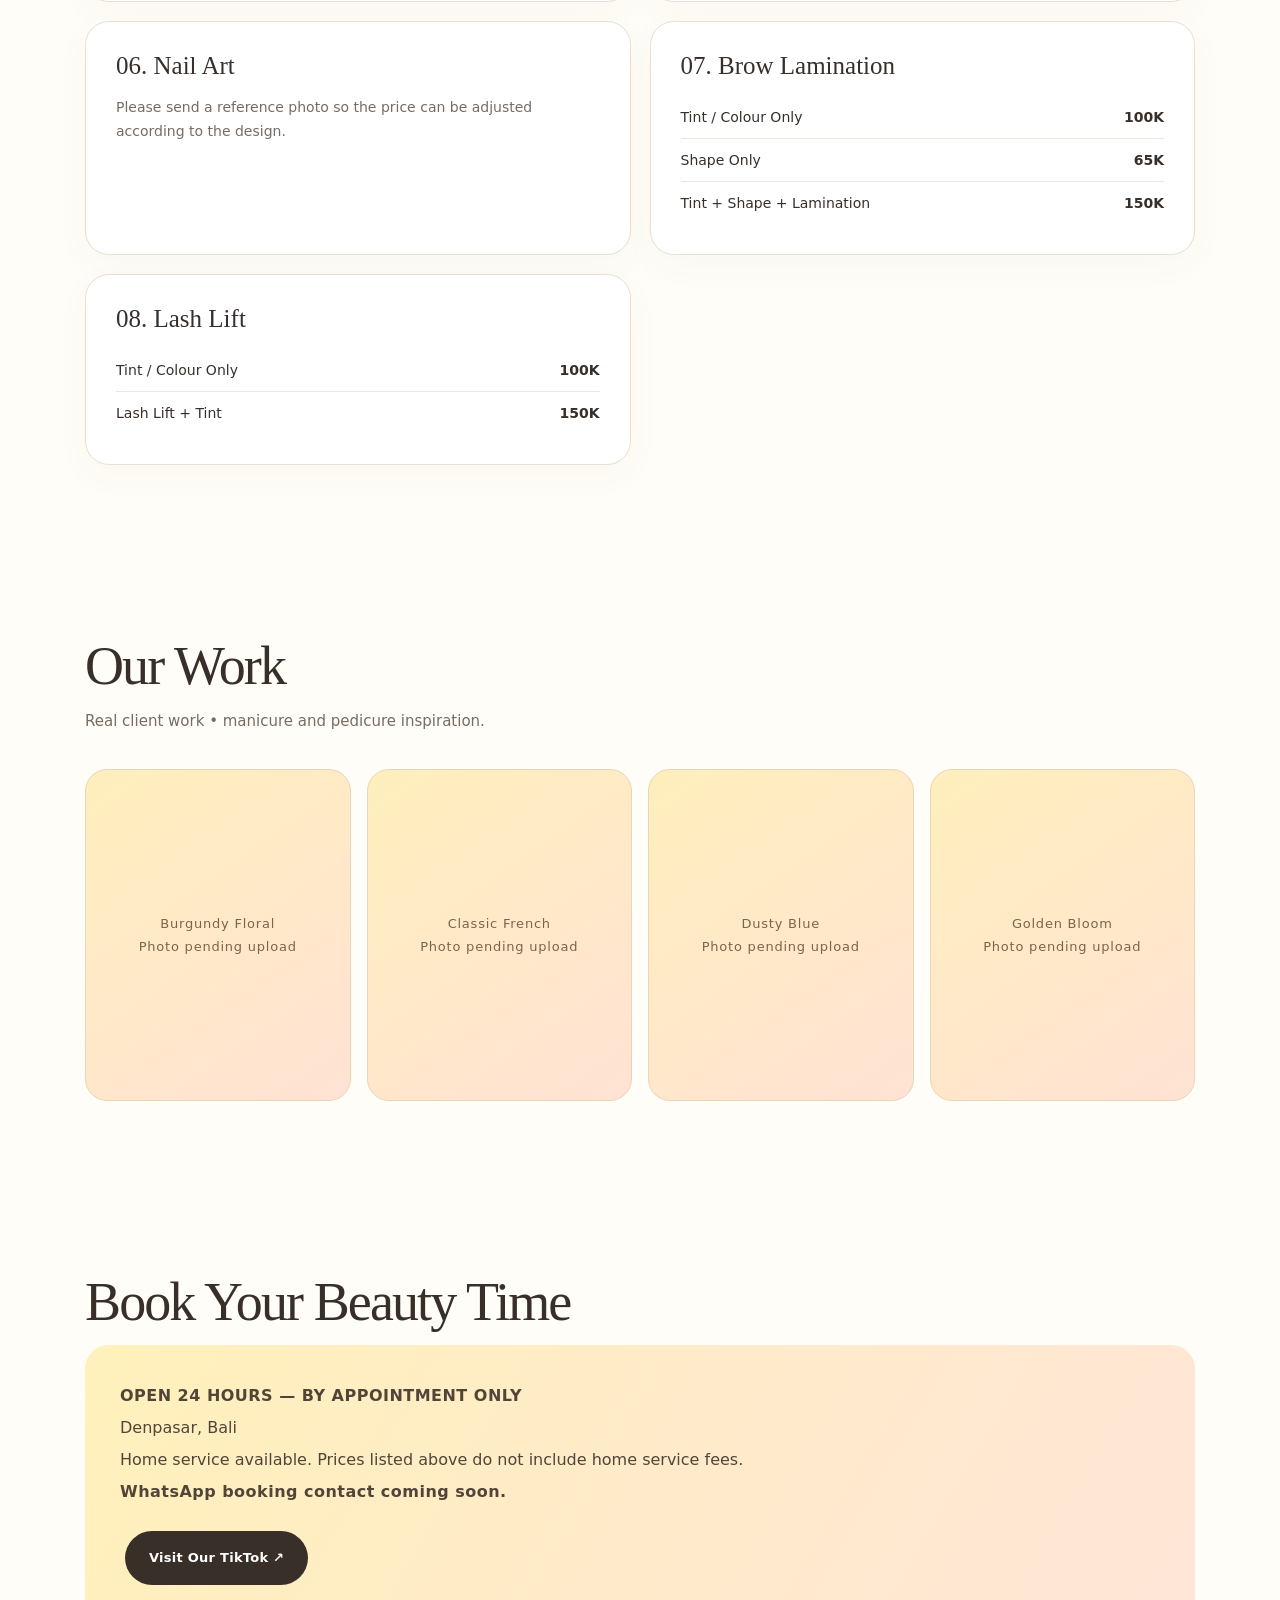
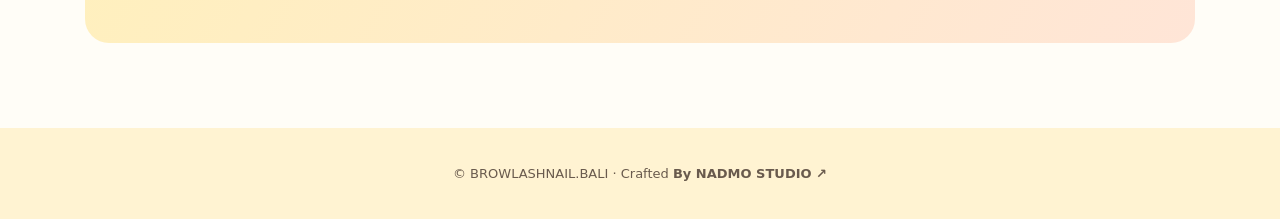
==== commit 139b7f85: "Avoid broken image links until portfolio assets are published" ====
--- a/index.html
+++ b/index.html
@@ -1 +1 @@
-<!doctype html><html lang="en"><head><meta charset="utf-8"><meta name="viewport" content="width=device-width,initial-scale=1"><title>BROWLASHNAIL.BALI — Nail • Brow • Lash</title><meta name="theme-color" content="#fff9e9"><meta property="og:title" content="BROWLASHNAIL.BALI | Nail • Brow • Lash"><meta property="og:description" content="Beauty appointments in Denpasar, Bali. Open 24 hours by appointment."><meta name="description" content="Nail, brow and lash studio in Denpasar Bali. Open 24 hours by appointment."><style>:root{--cream:#fffdf7;--ink:#392f29;--muted:#786c62;--yellow:#ffe28a;--peach:#ffdfcf;--line:#eadfd1}*{box-sizing:border-box}html{scroll-behavior:smooth}body{margin:0;background:var(--cream);color:var(--ink);font-family:Inter,ui-sans-serif,system-ui,-apple-system,"Segoe UI",sans-serif;-webkit-font-smoothing:antialiased}a{color:inherit}header{position:sticky;top:0;z-index:20;display:flex;justify-content:space-between;align-items:center;gap:12px;padding:17px max(5%,calc((100vw - 1160px)/2));background:#fffdf7ed;backdrop-filter:blur(16px);border-bottom:1px solid var(--line)}header strong{font-size:15px;letter-spacing:.055em}nav{display:flex;gap:23px}nav a{font-size:13px;font-weight:700;text-decoration:none;white-space:nowrap}nav a:hover,footer a:hover{color:#b17c28}main{max-width:1160px;margin:auto;padding:0 25px}.hero{position:relative;overflow:hidden;text-align:center;padding:110px 0 100px;background:radial-gradient(ellipse at 12% 18%,#ffe5a8 0%,transparent 38%),radial-gradient(ellipse at 90% 72%,#ffdfd1 0%,transparent 38%),#fff9e9}.hero:before,.hero:after{content:"✿";position:absolute;color:#e8b94c;opacity:.28;font-size:170px;line-height:1}.hero:before{left:-42px;top:20px;transform:rotate(-20deg)}.hero:after{right:-30px;bottom:-40px;transform:rotate(20deg)}.hero main{position:relative;z-index:1}.pill{display:inline-block;border:1px solid #d9bf8a;background:#fffaf0;border-radius:999px;padding:11px 18px;font-size:11px;letter-spacing:.16em;font-weight:800}.hero h1{font-family:Georgia,"Times New Roman",serif;font-size:clamp(53px,9vw,106px);font-weight:500;letter-spacing:-.055em;line-height:1.04;margin:28px 0 24px}.hero h1 span{color:#b7893e;font-style:italic}.hero p{font-size:16px;line-height:1.85;color:#65594c;max-width:520px;margin:0 auto 26px}.btn{display:inline-flex;align-items:center;justify-content:center;min-height:48px;padding:14px 24px;margin:7px 5px;border-radius:999px;background:var(--ink);color:white;text-decoration:none;font-size:13px;font-weight:800;letter-spacing:.02em;transition:transform .2s,background .2s}.btn:hover{transform:translateY(-2px);background:#665043}.btn.light{background:#fffefb;color:var(--ink);border:1px solid #d8c9b4}.btn.light:hover{background:#fff4d8}.section{padding:85px 0;scroll-margin-top:85px}h2{font-family:Georgia,serif;font-weight:500;font-size:clamp(34px,5vw,54px);letter-spacing:-.035em;margin:0 0 12px}.sub{color:var(--muted);font-size:15px;margin:0 0 35px;line-height:1.65}.grid{display:grid;grid-template-columns:repeat(2,minmax(0,1fr));gap:19px}.card{background:white;border:1px solid var(--line);border-radius:24px;padding:30px;box-shadow:0 10px 35px #574b2b09;transition:transform .2s,box-shadow .2s}.card:hover{transform:translateY(-3px);box-shadow:0 16px 40px #574b2b12}.card h3{font-family:Georgia,serif;font-weight:500;font-size:25px;margin:0 0 16px}.card p{color:var(--muted);font-size:14px;line-height:1.7}.price{float:right;border-radius:999px;background:#fff0b9;padding:8px 13px;font-size:13px;font-weight:800}.card ul{padding-left:19px;line-height:2.05;font-size:14px;color:#5c524a;margin-bottom:0}.card li{padding-left:3px}.rowprice{display:flex;align-items:baseline;justify-content:space-between;gap:12px;padding:13px 0;border-bottom:1px solid #eee7dd;font-size:14px}.rowprice:last-child{border:0}.rowprice b{white-space:nowrap;font-size:14px}.notice{padding:35px;border-radius:24px;background:linear-gradient(120deg,#fff1bb,#ffe5d7);line-height:2;color:#514539}.notice strong{letter-spacing:.03em}.gallery{display:grid;grid-template-columns:repeat(3,minmax(0,1fr));gap:16px}.placeholder{aspect-ratio:4/5;border:1px solid #e8d6b7;background:linear-gradient(145deg,#ffefbc,#ffe2d4);border-radius:22px;display:grid;place-items:center;text-align:center;color:#7b644c;padding:20px;font-size:13px;line-height:1.8;letter-spacing:.06em}footer{text-align:center;padding:38px 15px;background:#fff3d2;color:#695a4d;font-size:13px}footer a{font-weight:800;text-decoration:none}@media(max-width:700px){header{padding:16px 5%;flex-wrap:wrap}header strong{font-size:12px}nav{gap:13px}nav a{font-size:11px}main{padding:0 19px}.hero{padding:85px 0 78px}.hero:before,.hero:after{font-size:100px}.hero h1{letter-spacing:-.045em}.hero p{font-size:14px}.section{padding:60px 0}.grid{grid-template-columns:1fr;gap:13px}.card{padding:24px}.gallery{grid-template-columns:repeat(2,1fr);gap:11px}.notice{padding:23px}.pill{font-size:10px;letter-spacing:.08em}}@media(prefers-reduced-motion:reduce){html{scroll-behavior:auto}.card,.btn{transition:none}}.work{margin:0;overflow:hidden;border-radius:22px;background:#fff;border:1px solid #eadfd1}.work img{display:block;width:100%;height:330px;object-fit:cover;background:#fff1ce}.work figcaption{padding:14px 17px;font-size:13px;font-weight:700;letter-spacing:.01em}.gallery{grid-template-columns:repeat(4,minmax(0,1fr))}@media(max-width:700px){.gallery{grid-template-columns:repeat(2,minmax(0,1fr))}.work img{height:210px}.work figcaption{padding:11px;font-size:11px}}</style></head><body><header><strong>BN ✦ BROWLASHNAIL.BALI</strong><nav><a href="#services">Price List</a><a href="#gallery">Gallery</a><a href="#contact">Contact</a></nav></header><section class="hero"><main><div class="pill">DENPASAR, BALI • BY APPOINTMENT ONLY</div><h1>Little details.<br><span>Beautiful you.</span></h1><p>NAIL • BROW • LASH<br>Playful pastel beauty, polished to perfection.</p><a class="btn" href="#services">Explore Price List ↓</a><a class="btn light" href="https://www.tiktok.com/@bbygirl17170" target="_blank" rel="noopener">Our TikTok ↗</a></main></section><main><section class="section" id="services"><h2>Our Beauty Menu</h2><p class="sub">All prices in Indonesian Rupiah (IDR).</p><div class="grid"><article class="card"><span class="price">150K</span><h3>01. Manicure</h3><p>Includes Colour</p><ul><li>Nail Shaping</li><li>Cuticle Oil</li><li>BIAB for Strong Nails</li><li>One-Tone Colour</li><li>Russian Manicure</li></ul></article><article class="card"><span class="price">150K</span><h3>02. Pedicure</h3><p>Includes Colour</p><ul><li>Nail Shaping</li><li>Cuticle Oil</li><li>BIAB for Strong Nails</li><li>Russian Pedicure</li><li>One-Tone Colour</li></ul></article><article class="card"><h3>03. Nail Extension</h3><p>Gel X Extension — Includes Colour</p><div class="rowprice"><span>Nail Tip Extension</span><b>200K</b></div><div class="rowprice"><span>Half Tip Extension</span><b>350K</b></div><div class="rowprice"><span>Toenail Tip Extension</span><b>100K</b></div><div class="rowprice"><span>Polygel Extension</span><b>400K</b></div><div class="rowprice"><span>Hard Gel Extension</span><b>800K</b></div></article><article class="card"><h3>04–05. Removal</h3><div class="rowprice"><span>Gel Removal / 10 Fingers</span><b>40K</b></div><div class="rowprice"><span>Extension Removal / 10 Fingers</span><b>60K–100K</b></div></article><article class="card"><h3>06. Nail Art</h3><p>Please send a reference photo so the price can be adjusted according to the design.</p></article><article class="card"><h3>07. Brow Lamination</h3><div class="rowprice"><span>Tint / Colour Only</span><b>100K</b></div><div class="rowprice"><span>Shape Only</span><b>65K</b></div><div class="rowprice"><span>Tint + Shape + Lamination</span><b>150K</b></div></article><article class="card"><h3>08. Lash Lift</h3><div class="rowprice"><span>Tint / Colour Only</span><b>100K</b></div><div class="rowprice"><span>Lash Lift + Tint</span><b>150K</b></div></article></div></section><section class="section" id="gallery"><h2>Our Work</h2><p class="sub">Real client work • manicure and pedicure inspiration.</p><div class="gallery"><figure class="work"><img src="assets/pedicure-burgundy.webp" alt="Burgundy floral pedicure nail art" loading="lazy"><figcaption>Burgundy Floral · Pedicure</figcaption></figure><figure class="work"><img src="assets/pedicure-french.webp" alt="Soft pink French tip pedicure" loading="lazy"><figcaption>Classic French · Pedicure</figcaption></figure><figure class="work"><img src="assets/pedicure-blue.webp" alt="Dusty blue glossy pedicure" loading="lazy"><figcaption>Dusty Blue · Pedicure</figcaption></figure><figure class="work"><img src="assets/manicure-gold.webp" alt="Champagne gold floral manicure" loading="lazy"><figcaption>Golden Bloom · Manicure</figcaption></figure></div></section><section class="section" id="contact"><h2>Book Your Beauty Time</h2><div class="notice"><strong>OPEN 24 HOURS — BY APPOINTMENT ONLY</strong><br>Denpasar, Bali<br>Home service available. Prices listed above do not include home service fees.<br><strong>WhatsApp booking contact coming soon.</strong><p><a class="btn" href="https://www.tiktok.com/@bbygirl17170" target="_blank" rel="noopener">Visit Our TikTok ↗</a></p></div></section></main><footer>© BROWLASHNAIL.BALI · Crafted <a href="https://nadmo.id/" target="_blank" rel="noopener">By NADMO STUDIO ↗</a></footer></body></html>+<!doctype html><html lang="en"><head><meta charset="utf-8"><meta name="viewport" content="width=device-width,initial-scale=1"><title>BROWLASHNAIL.BALI — Nail • Brow • Lash</title><meta name="theme-color" content="#fff9e9"><meta property="og:title" content="BROWLASHNAIL.BALI | Nail • Brow • Lash"><meta property="og:description" content="Beauty appointments in Denpasar, Bali. Open 24 hours by appointment."><meta name="description" content="Nail, brow and lash studio in Denpasar Bali. Open 24 hours by appointment."><style>:root{--cream:#fffdf7;--ink:#392f29;--muted:#786c62;--yellow:#ffe28a;--peach:#ffdfcf;--line:#eadfd1}*{box-sizing:border-box}html{scroll-behavior:smooth}body{margin:0;background:var(--cream);color:var(--ink);font-family:Inter,ui-sans-serif,system-ui,-apple-system,"Segoe UI",sans-serif;-webkit-font-smoothing:antialiased}a{color:inherit}header{position:sticky;top:0;z-index:20;display:flex;justify-content:space-between;align-items:center;gap:12px;padding:17px max(5%,calc((100vw - 1160px)/2));background:#fffdf7ed;backdrop-filter:blur(16px);border-bottom:1px solid var(--line)}header strong{font-size:15px;letter-spacing:.055em}nav{display:flex;gap:23px}nav a{font-size:13px;font-weight:700;text-decoration:none;white-space:nowrap}nav a:hover,footer a:hover{color:#b17c28}main{max-width:1160px;margin:auto;padding:0 25px}.hero{position:relative;overflow:hidden;text-align:center;padding:110px 0 100px;background:radial-gradient(ellipse at 12% 18%,#ffe5a8 0%,transparent 38%),radial-gradient(ellipse at 90% 72%,#ffdfd1 0%,transparent 38%),#fff9e9}.hero:before,.hero:after{content:"✿";position:absolute;color:#e8b94c;opacity:.28;font-size:170px;line-height:1}.hero:before{left:-42px;top:20px;transform:rotate(-20deg)}.hero:after{right:-30px;bottom:-40px;transform:rotate(20deg)}.hero main{position:relative;z-index:1}.pill{display:inline-block;border:1px solid #d9bf8a;background:#fffaf0;border-radius:999px;padding:11px 18px;font-size:11px;letter-spacing:.16em;font-weight:800}.hero h1{font-family:Georgia,"Times New Roman",serif;font-size:clamp(53px,9vw,106px);font-weight:500;letter-spacing:-.055em;line-height:1.04;margin:28px 0 24px}.hero h1 span{color:#b7893e;font-style:italic}.hero p{font-size:16px;line-height:1.85;color:#65594c;max-width:520px;margin:0 auto 26px}.btn{display:inline-flex;align-items:center;justify-content:center;min-height:48px;padding:14px 24px;margin:7px 5px;border-radius:999px;background:var(--ink);color:white;text-decoration:none;font-size:13px;font-weight:800;letter-spacing:.02em;transition:transform .2s,background .2s}.btn:hover{transform:translateY(-2px);background:#665043}.btn.light{background:#fffefb;color:var(--ink);border:1px solid #d8c9b4}.btn.light:hover{background:#fff4d8}.section{padding:85px 0;scroll-margin-top:85px}h2{font-family:Georgia,serif;font-weight:500;font-size:clamp(34px,5vw,54px);letter-spacing:-.035em;margin:0 0 12px}.sub{color:var(--muted);font-size:15px;margin:0 0 35px;line-height:1.65}.grid{display:grid;grid-template-columns:repeat(2,minmax(0,1fr));gap:19px}.card{background:white;border:1px solid var(--line);border-radius:24px;padding:30px;box-shadow:0 10px 35px #574b2b09;transition:transform .2s,box-shadow .2s}.card:hover{transform:translateY(-3px);box-shadow:0 16px 40px #574b2b12}.card h3{font-family:Georgia,serif;font-weight:500;font-size:25px;margin:0 0 16px}.card p{color:var(--muted);font-size:14px;line-height:1.7}.price{float:right;border-radius:999px;background:#fff0b9;padding:8px 13px;font-size:13px;font-weight:800}.card ul{padding-left:19px;line-height:2.05;font-size:14px;color:#5c524a;margin-bottom:0}.card li{padding-left:3px}.rowprice{display:flex;align-items:baseline;justify-content:space-between;gap:12px;padding:13px 0;border-bottom:1px solid #eee7dd;font-size:14px}.rowprice:last-child{border:0}.rowprice b{white-space:nowrap;font-size:14px}.notice{padding:35px;border-radius:24px;background:linear-gradient(120deg,#fff1bb,#ffe5d7);line-height:2;color:#514539}.notice strong{letter-spacing:.03em}.gallery{display:grid;grid-template-columns:repeat(3,minmax(0,1fr));gap:16px}.placeholder{aspect-ratio:4/5;border:1px solid #e8d6b7;background:linear-gradient(145deg,#ffefbc,#ffe2d4);border-radius:22px;display:grid;place-items:center;text-align:center;color:#7b644c;padding:20px;font-size:13px;line-height:1.8;letter-spacing:.06em}footer{text-align:center;padding:38px 15px;background:#fff3d2;color:#695a4d;font-size:13px}footer a{font-weight:800;text-decoration:none}@media(max-width:700px){header{padding:16px 5%;flex-wrap:wrap}header strong{font-size:12px}nav{gap:13px}nav a{font-size:11px}main{padding:0 19px}.hero{padding:85px 0 78px}.hero:before,.hero:after{font-size:100px}.hero h1{letter-spacing:-.045em}.hero p{font-size:14px}.section{padding:60px 0}.grid{grid-template-columns:1fr;gap:13px}.card{padding:24px}.gallery{grid-template-columns:repeat(2,1fr);gap:11px}.notice{padding:23px}.pill{font-size:10px;letter-spacing:.08em}}@media(prefers-reduced-motion:reduce){html{scroll-behavior:auto}.card,.btn{transition:none}}.work{margin:0;overflow:hidden;border-radius:22px;background:#fff;border:1px solid #eadfd1}.work img{display:block;width:100%;height:330px;object-fit:cover;background:#fff1ce}.work figcaption{padding:14px 17px;font-size:13px;font-weight:700;letter-spacing:.01em}.gallery{grid-template-columns:repeat(4,minmax(0,1fr))}@media(max-width:700px){.gallery{grid-template-columns:repeat(2,minmax(0,1fr))}.work img{height:210px}.work figcaption{padding:11px;font-size:11px}}</style></head><body><header><strong>BN ✦ BROWLASHNAIL.BALI</strong><nav><a href="#services">Price List</a><a href="#gallery">Gallery</a><a href="#contact">Contact</a></nav></header><section class="hero"><main><div class="pill">DENPASAR, BALI • BY APPOINTMENT ONLY</div><h1>Little details.<br><span>Beautiful you.</span></h1><p>NAIL • BROW • LASH<br>Playful pastel beauty, polished to perfection.</p><a class="btn" href="#services">Explore Price List ↓</a><a class="btn light" href="https://www.tiktok.com/@bbygirl17170" target="_blank" rel="noopener">Our TikTok ↗</a></main></section><main><section class="section" id="services"><h2>Our Beauty Menu</h2><p class="sub">All prices in Indonesian Rupiah (IDR).</p><div class="grid"><article class="card"><span class="price">150K</span><h3>01. Manicure</h3><p>Includes Colour</p><ul><li>Nail Shaping</li><li>Cuticle Oil</li><li>BIAB for Strong Nails</li><li>One-Tone Colour</li><li>Russian Manicure</li></ul></article><article class="card"><span class="price">150K</span><h3>02. Pedicure</h3><p>Includes Colour</p><ul><li>Nail Shaping</li><li>Cuticle Oil</li><li>BIAB for Strong Nails</li><li>Russian Pedicure</li><li>One-Tone Colour</li></ul></article><article class="card"><h3>03. Nail Extension</h3><p>Gel X Extension — Includes Colour</p><div class="rowprice"><span>Nail Tip Extension</span><b>200K</b></div><div class="rowprice"><span>Half Tip Extension</span><b>350K</b></div><div class="rowprice"><span>Toenail Tip Extension</span><b>100K</b></div><div class="rowprice"><span>Polygel Extension</span><b>400K</b></div><div class="rowprice"><span>Hard Gel Extension</span><b>800K</b></div></article><article class="card"><h3>04–05. Removal</h3><div class="rowprice"><span>Gel Removal / 10 Fingers</span><b>40K</b></div><div class="rowprice"><span>Extension Removal / 10 Fingers</span><b>60K–100K</b></div></article><article class="card"><h3>06. Nail Art</h3><p>Please send a reference photo so the price can be adjusted according to the design.</p></article><article class="card"><h3>07. Brow Lamination</h3><div class="rowprice"><span>Tint / Colour Only</span><b>100K</b></div><div class="rowprice"><span>Shape Only</span><b>65K</b></div><div class="rowprice"><span>Tint + Shape + Lamination</span><b>150K</b></div></article><article class="card"><h3>08. Lash Lift</h3><div class="rowprice"><span>Tint / Colour Only</span><b>100K</b></div><div class="rowprice"><span>Lash Lift + Tint</span><b>150K</b></div></article></div></section><section class="section" id="gallery"><h2>Our Work</h2><p class="sub">Real client work • manicure and pedicure inspiration.</p><div class="gallery"><div class="placeholder">Burgundy Floral<br>Photo pending upload</div><div class="placeholder">Classic French<br>Photo pending upload</div><div class="placeholder">Dusty Blue<br>Photo pending upload</div><div class="placeholder">Golden Bloom<br>Photo pending upload</div></div></section><section class="section" id="contact"><h2>Book Your Beauty Time</h2><div class="notice"><strong>OPEN 24 HOURS — BY APPOINTMENT ONLY</strong><br>Denpasar, Bali<br>Home service available. Prices listed above do not include home service fees.<br><strong>WhatsApp booking contact coming soon.</strong><p><a class="btn" href="https://www.tiktok.com/@bbygirl17170" target="_blank" rel="noopener">Visit Our TikTok ↗</a></p></div></section></main><footer>© BROWLASHNAIL.BALI · Crafted <a href="https://nadmo.id/" target="_blank" rel="noopener">By NADMO STUDIO ↗</a></footer></body></html>
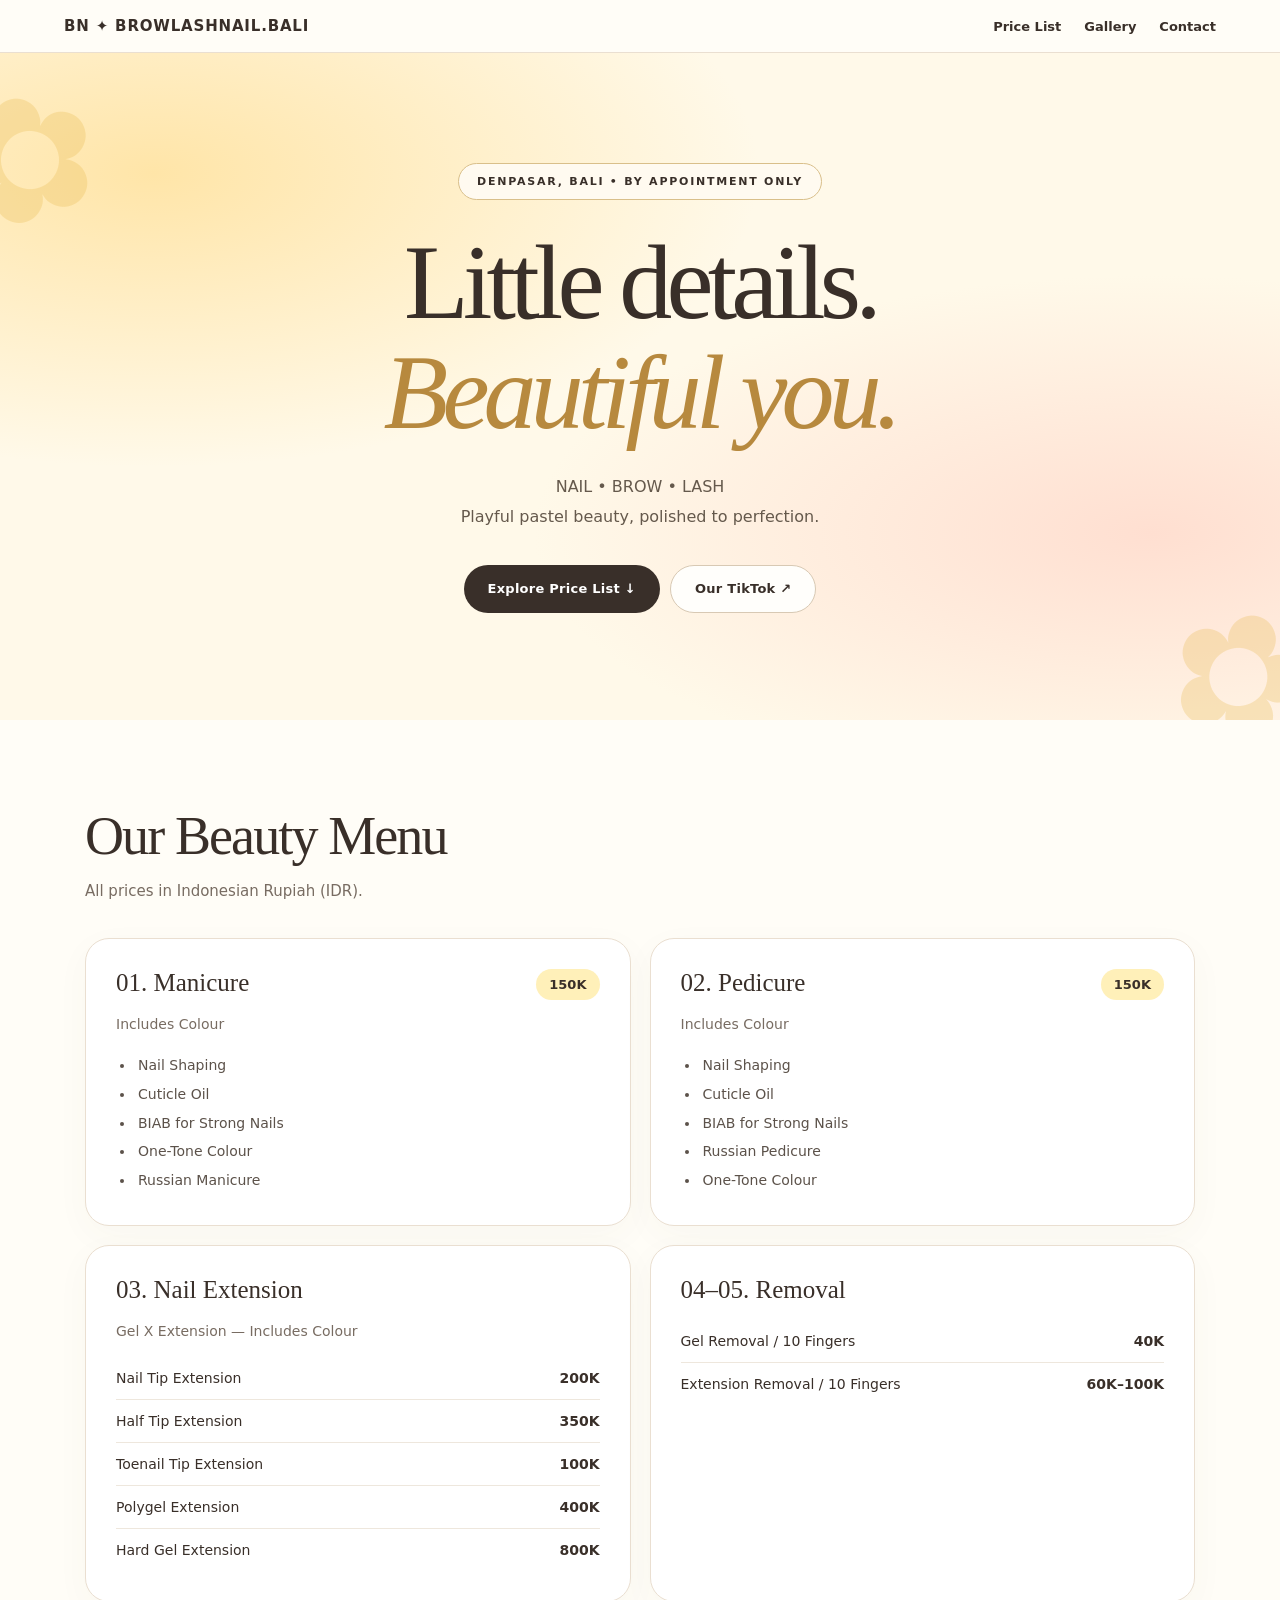
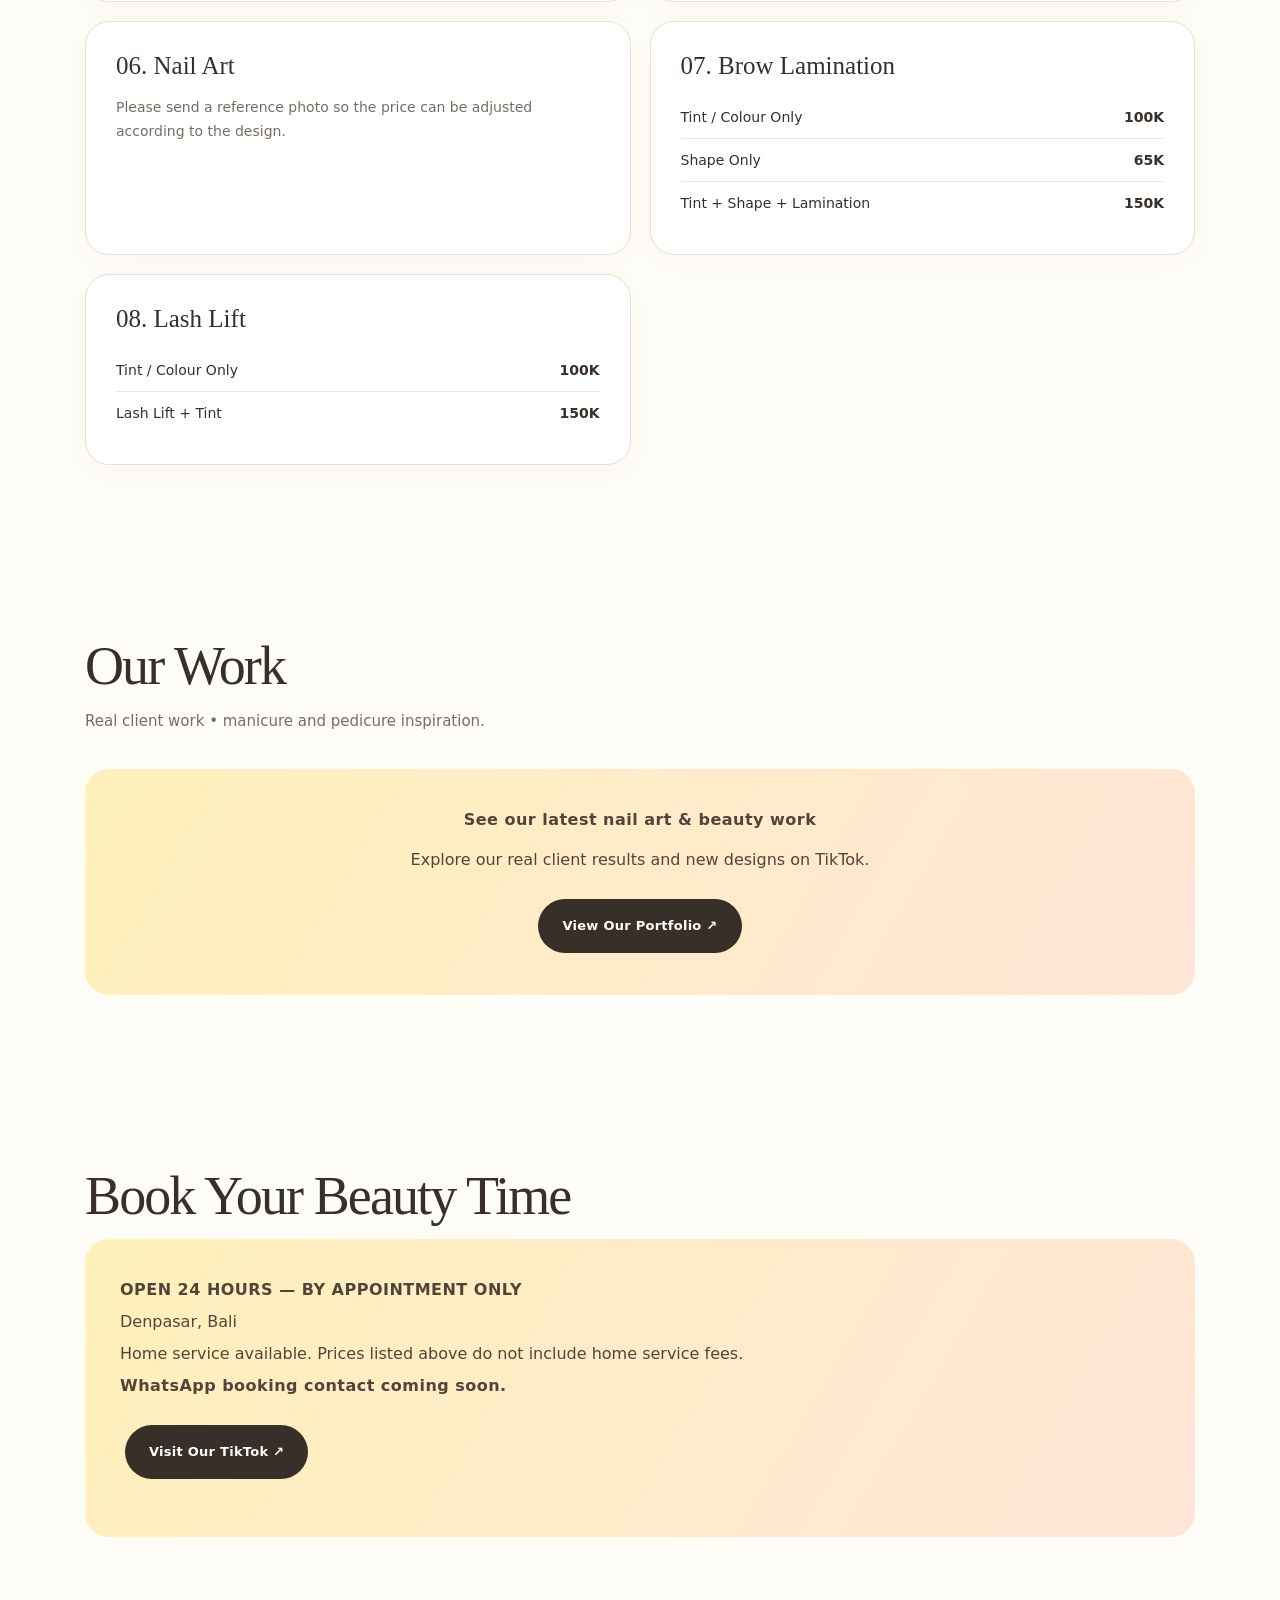
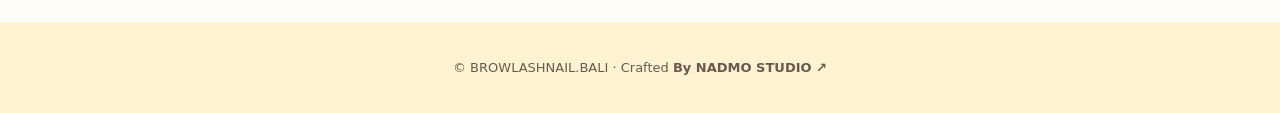
==== commit 0ae112d4: "Remove unfinished photo placeholders and link real TikTok portfolio" ====
--- a/index.html
+++ b/index.html
@@ -1 +1 @@
-<!doctype html><html lang="en"><head><meta charset="utf-8"><meta name="viewport" content="width=device-width,initial-scale=1"><title>BROWLASHNAIL.BALI — Nail • Brow • Lash</title><meta name="theme-color" content="#fff9e9"><meta property="og:title" content="BROWLASHNAIL.BALI | Nail • Brow • Lash"><meta property="og:description" content="Beauty appointments in Denpasar, Bali. Open 24 hours by appointment."><meta name="description" content="Nail, brow and lash studio in Denpasar Bali. Open 24 hours by appointment."><style>:root{--cream:#fffdf7;--ink:#392f29;--muted:#786c62;--yellow:#ffe28a;--peach:#ffdfcf;--line:#eadfd1}*{box-sizing:border-box}html{scroll-behavior:smooth}body{margin:0;background:var(--cream);color:var(--ink);font-family:Inter,ui-sans-serif,system-ui,-apple-system,"Segoe UI",sans-serif;-webkit-font-smoothing:antialiased}a{color:inherit}header{position:sticky;top:0;z-index:20;display:flex;justify-content:space-between;align-items:center;gap:12px;padding:17px max(5%,calc((100vw - 1160px)/2));background:#fffdf7ed;backdrop-filter:blur(16px);border-bottom:1px solid var(--line)}header strong{font-size:15px;letter-spacing:.055em}nav{display:flex;gap:23px}nav a{font-size:13px;font-weight:700;text-decoration:none;white-space:nowrap}nav a:hover,footer a:hover{color:#b17c28}main{max-width:1160px;margin:auto;padding:0 25px}.hero{position:relative;overflow:hidden;text-align:center;padding:110px 0 100px;background:radial-gradient(ellipse at 12% 18%,#ffe5a8 0%,transparent 38%),radial-gradient(ellipse at 90% 72%,#ffdfd1 0%,transparent 38%),#fff9e9}.hero:before,.hero:after{content:"✿";position:absolute;color:#e8b94c;opacity:.28;font-size:170px;line-height:1}.hero:before{left:-42px;top:20px;transform:rotate(-20deg)}.hero:after{right:-30px;bottom:-40px;transform:rotate(20deg)}.hero main{position:relative;z-index:1}.pill{display:inline-block;border:1px solid #d9bf8a;background:#fffaf0;border-radius:999px;padding:11px 18px;font-size:11px;letter-spacing:.16em;font-weight:800}.hero h1{font-family:Georgia,"Times New Roman",serif;font-size:clamp(53px,9vw,106px);font-weight:500;letter-spacing:-.055em;line-height:1.04;margin:28px 0 24px}.hero h1 span{color:#b7893e;font-style:italic}.hero p{font-size:16px;line-height:1.85;color:#65594c;max-width:520px;margin:0 auto 26px}.btn{display:inline-flex;align-items:center;justify-content:center;min-height:48px;padding:14px 24px;margin:7px 5px;border-radius:999px;background:var(--ink);color:white;text-decoration:none;font-size:13px;font-weight:800;letter-spacing:.02em;transition:transform .2s,background .2s}.btn:hover{transform:translateY(-2px);background:#665043}.btn.light{background:#fffefb;color:var(--ink);border:1px solid #d8c9b4}.btn.light:hover{background:#fff4d8}.section{padding:85px 0;scroll-margin-top:85px}h2{font-family:Georgia,serif;font-weight:500;font-size:clamp(34px,5vw,54px);letter-spacing:-.035em;margin:0 0 12px}.sub{color:var(--muted);font-size:15px;margin:0 0 35px;line-height:1.65}.grid{display:grid;grid-template-columns:repeat(2,minmax(0,1fr));gap:19px}.card{background:white;border:1px solid var(--line);border-radius:24px;padding:30px;box-shadow:0 10px 35px #574b2b09;transition:transform .2s,box-shadow .2s}.card:hover{transform:translateY(-3px);box-shadow:0 16px 40px #574b2b12}.card h3{font-family:Georgia,serif;font-weight:500;font-size:25px;margin:0 0 16px}.card p{color:var(--muted);font-size:14px;line-height:1.7}.price{float:right;border-radius:999px;background:#fff0b9;padding:8px 13px;font-size:13px;font-weight:800}.card ul{padding-left:19px;line-height:2.05;font-size:14px;color:#5c524a;margin-bottom:0}.card li{padding-left:3px}.rowprice{display:flex;align-items:baseline;justify-content:space-between;gap:12px;padding:13px 0;border-bottom:1px solid #eee7dd;font-size:14px}.rowprice:last-child{border:0}.rowprice b{white-space:nowrap;font-size:14px}.notice{padding:35px;border-radius:24px;background:linear-gradient(120deg,#fff1bb,#ffe5d7);line-height:2;color:#514539}.notice strong{letter-spacing:.03em}.gallery{display:grid;grid-template-columns:repeat(3,minmax(0,1fr));gap:16px}.placeholder{aspect-ratio:4/5;border:1px solid #e8d6b7;background:linear-gradient(145deg,#ffefbc,#ffe2d4);border-radius:22px;display:grid;place-items:center;text-align:center;color:#7b644c;padding:20px;font-size:13px;line-height:1.8;letter-spacing:.06em}footer{text-align:center;padding:38px 15px;background:#fff3d2;color:#695a4d;font-size:13px}footer a{font-weight:800;text-decoration:none}@media(max-width:700px){header{padding:16px 5%;flex-wrap:wrap}header strong{font-size:12px}nav{gap:13px}nav a{font-size:11px}main{padding:0 19px}.hero{padding:85px 0 78px}.hero:before,.hero:after{font-size:100px}.hero h1{letter-spacing:-.045em}.hero p{font-size:14px}.section{padding:60px 0}.grid{grid-template-columns:1fr;gap:13px}.card{padding:24px}.gallery{grid-template-columns:repeat(2,1fr);gap:11px}.notice{padding:23px}.pill{font-size:10px;letter-spacing:.08em}}@media(prefers-reduced-motion:reduce){html{scroll-behavior:auto}.card,.btn{transition:none}}.work{margin:0;overflow:hidden;border-radius:22px;background:#fff;border:1px solid #eadfd1}.work img{display:block;width:100%;height:330px;object-fit:cover;background:#fff1ce}.work figcaption{padding:14px 17px;font-size:13px;font-weight:700;letter-spacing:.01em}.gallery{grid-template-columns:repeat(4,minmax(0,1fr))}@media(max-width:700px){.gallery{grid-template-columns:repeat(2,minmax(0,1fr))}.work img{height:210px}.work figcaption{padding:11px;font-size:11px}}</style></head><body><header><strong>BN ✦ BROWLASHNAIL.BALI</strong><nav><a href="#services">Price List</a><a href="#gallery">Gallery</a><a href="#contact">Contact</a></nav></header><section class="hero"><main><div class="pill">DENPASAR, BALI • BY APPOINTMENT ONLY</div><h1>Little details.<br><span>Beautiful you.</span></h1><p>NAIL • BROW • LASH<br>Playful pastel beauty, polished to perfection.</p><a class="btn" href="#services">Explore Price List ↓</a><a class="btn light" href="https://www.tiktok.com/@bbygirl17170" target="_blank" rel="noopener">Our TikTok ↗</a></main></section><main><section class="section" id="services"><h2>Our Beauty Menu</h2><p class="sub">All prices in Indonesian Rupiah (IDR).</p><div class="grid"><article class="card"><span class="price">150K</span><h3>01. Manicure</h3><p>Includes Colour</p><ul><li>Nail Shaping</li><li>Cuticle Oil</li><li>BIAB for Strong Nails</li><li>One-Tone Colour</li><li>Russian Manicure</li></ul></article><article class="card"><span class="price">150K</span><h3>02. Pedicure</h3><p>Includes Colour</p><ul><li>Nail Shaping</li><li>Cuticle Oil</li><li>BIAB for Strong Nails</li><li>Russian Pedicure</li><li>One-Tone Colour</li></ul></article><article class="card"><h3>03. Nail Extension</h3><p>Gel X Extension — Includes Colour</p><div class="rowprice"><span>Nail Tip Extension</span><b>200K</b></div><div class="rowprice"><span>Half Tip Extension</span><b>350K</b></div><div class="rowprice"><span>Toenail Tip Extension</span><b>100K</b></div><div class="rowprice"><span>Polygel Extension</span><b>400K</b></div><div class="rowprice"><span>Hard Gel Extension</span><b>800K</b></div></article><article class="card"><h3>04–05. Removal</h3><div class="rowprice"><span>Gel Removal / 10 Fingers</span><b>40K</b></div><div class="rowprice"><span>Extension Removal / 10 Fingers</span><b>60K–100K</b></div></article><article class="card"><h3>06. Nail Art</h3><p>Please send a reference photo so the price can be adjusted according to the design.</p></article><article class="card"><h3>07. Brow Lamination</h3><div class="rowprice"><span>Tint / Colour Only</span><b>100K</b></div><div class="rowprice"><span>Shape Only</span><b>65K</b></div><div class="rowprice"><span>Tint + Shape + Lamination</span><b>150K</b></div></article><article class="card"><h3>08. Lash Lift</h3><div class="rowprice"><span>Tint / Colour Only</span><b>100K</b></div><div class="rowprice"><span>Lash Lift + Tint</span><b>150K</b></div></article></div></section><section class="section" id="gallery"><h2>Our Work</h2><p class="sub">Real client work • manicure and pedicure inspiration.</p><div class="gallery"><div class="placeholder">Burgundy Floral<br>Photo pending upload</div><div class="placeholder">Classic French<br>Photo pending upload</div><div class="placeholder">Dusty Blue<br>Photo pending upload</div><div class="placeholder">Golden Bloom<br>Photo pending upload</div></div></section><section class="section" id="contact"><h2>Book Your Beauty Time</h2><div class="notice"><strong>OPEN 24 HOURS — BY APPOINTMENT ONLY</strong><br>Denpasar, Bali<br>Home service available. Prices listed above do not include home service fees.<br><strong>WhatsApp booking contact coming soon.</strong><p><a class="btn" href="https://www.tiktok.com/@bbygirl17170" target="_blank" rel="noopener">Visit Our TikTok ↗</a></p></div></section></main><footer>© BROWLASHNAIL.BALI · Crafted <a href="https://nadmo.id/" target="_blank" rel="noopener">By NADMO STUDIO ↗</a></footer></body></html>+<!doctype html><html lang="en"><head><meta charset="utf-8"><meta name="viewport" content="width=device-width,initial-scale=1"><title>BROWLASHNAIL.BALI — Nail • Brow • Lash</title><meta name="theme-color" content="#fff9e9"><meta property="og:title" content="BROWLASHNAIL.BALI | Nail • Brow • Lash"><meta property="og:description" content="Beauty appointments in Denpasar, Bali. Open 24 hours by appointment."><meta name="description" content="Nail, brow and lash studio in Denpasar Bali. Open 24 hours by appointment."><style>:root{--cream:#fffdf7;--ink:#392f29;--muted:#786c62;--yellow:#ffe28a;--peach:#ffdfcf;--line:#eadfd1}*{box-sizing:border-box}html{scroll-behavior:smooth}body{margin:0;background:var(--cream);color:var(--ink);font-family:Inter,ui-sans-serif,system-ui,-apple-system,"Segoe UI",sans-serif;-webkit-font-smoothing:antialiased}a{color:inherit}header{position:sticky;top:0;z-index:20;display:flex;justify-content:space-between;align-items:center;gap:12px;padding:17px max(5%,calc((100vw - 1160px)/2));background:#fffdf7ed;backdrop-filter:blur(16px);border-bottom:1px solid var(--line)}header strong{font-size:15px;letter-spacing:.055em}nav{display:flex;gap:23px}nav a{font-size:13px;font-weight:700;text-decoration:none;white-space:nowrap}nav a:hover,footer a:hover{color:#b17c28}main{max-width:1160px;margin:auto;padding:0 25px}.hero{position:relative;overflow:hidden;text-align:center;padding:110px 0 100px;background:radial-gradient(ellipse at 12% 18%,#ffe5a8 0%,transparent 38%),radial-gradient(ellipse at 90% 72%,#ffdfd1 0%,transparent 38%),#fff9e9}.hero:before,.hero:after{content:"✿";position:absolute;color:#e8b94c;opacity:.28;font-size:170px;line-height:1}.hero:before{left:-42px;top:20px;transform:rotate(-20deg)}.hero:after{right:-30px;bottom:-40px;transform:rotate(20deg)}.hero main{position:relative;z-index:1}.pill{display:inline-block;border:1px solid #d9bf8a;background:#fffaf0;border-radius:999px;padding:11px 18px;font-size:11px;letter-spacing:.16em;font-weight:800}.hero h1{font-family:Georgia,"Times New Roman",serif;font-size:clamp(53px,9vw,106px);font-weight:500;letter-spacing:-.055em;line-height:1.04;margin:28px 0 24px}.hero h1 span{color:#b7893e;font-style:italic}.hero p{font-size:16px;line-height:1.85;color:#65594c;max-width:520px;margin:0 auto 26px}.btn{display:inline-flex;align-items:center;justify-content:center;min-height:48px;padding:14px 24px;margin:7px 5px;border-radius:999px;background:var(--ink);color:white;text-decoration:none;font-size:13px;font-weight:800;letter-spacing:.02em;transition:transform .2s,background .2s}.btn:hover{transform:translateY(-2px);background:#665043}.btn.light{background:#fffefb;color:var(--ink);border:1px solid #d8c9b4}.btn.light:hover{background:#fff4d8}.section{padding:85px 0;scroll-margin-top:85px}h2{font-family:Georgia,serif;font-weight:500;font-size:clamp(34px,5vw,54px);letter-spacing:-.035em;margin:0 0 12px}.sub{color:var(--muted);font-size:15px;margin:0 0 35px;line-height:1.65}.grid{display:grid;grid-template-columns:repeat(2,minmax(0,1fr));gap:19px}.card{background:white;border:1px solid var(--line);border-radius:24px;padding:30px;box-shadow:0 10px 35px #574b2b09;transition:transform .2s,box-shadow .2s}.card:hover{transform:translateY(-3px);box-shadow:0 16px 40px #574b2b12}.card h3{font-family:Georgia,serif;font-weight:500;font-size:25px;margin:0 0 16px}.card p{color:var(--muted);font-size:14px;line-height:1.7}.price{float:right;border-radius:999px;background:#fff0b9;padding:8px 13px;font-size:13px;font-weight:800}.card ul{padding-left:19px;line-height:2.05;font-size:14px;color:#5c524a;margin-bottom:0}.card li{padding-left:3px}.rowprice{display:flex;align-items:baseline;justify-content:space-between;gap:12px;padding:13px 0;border-bottom:1px solid #eee7dd;font-size:14px}.rowprice:last-child{border:0}.rowprice b{white-space:nowrap;font-size:14px}.notice{padding:35px;border-radius:24px;background:linear-gradient(120deg,#fff1bb,#ffe5d7);line-height:2;color:#514539}.notice strong{letter-spacing:.03em}.gallery{display:grid;grid-template-columns:repeat(3,minmax(0,1fr));gap:16px}.placeholder{aspect-ratio:4/5;border:1px solid #e8d6b7;background:linear-gradient(145deg,#ffefbc,#ffe2d4);border-radius:22px;display:grid;place-items:center;text-align:center;color:#7b644c;padding:20px;font-size:13px;line-height:1.8;letter-spacing:.06em}footer{text-align:center;padding:38px 15px;background:#fff3d2;color:#695a4d;font-size:13px}footer a{font-weight:800;text-decoration:none}@media(max-width:700px){header{padding:16px 5%;flex-wrap:wrap}header strong{font-size:12px}nav{gap:13px}nav a{font-size:11px}main{padding:0 19px}.hero{padding:85px 0 78px}.hero:before,.hero:after{font-size:100px}.hero h1{letter-spacing:-.045em}.hero p{font-size:14px}.section{padding:60px 0}.grid{grid-template-columns:1fr;gap:13px}.card{padding:24px}.gallery{grid-template-columns:repeat(2,1fr);gap:11px}.notice{padding:23px}.pill{font-size:10px;letter-spacing:.08em}}@media(prefers-reduced-motion:reduce){html{scroll-behavior:auto}.card,.btn{transition:none}}.work{margin:0;overflow:hidden;border-radius:22px;background:#fff;border:1px solid #eadfd1}.work img{display:block;width:100%;height:330px;object-fit:cover;background:#fff1ce}.work figcaption{padding:14px 17px;font-size:13px;font-weight:700;letter-spacing:.01em}.gallery{grid-template-columns:repeat(4,minmax(0,1fr))}@media(max-width:700px){.gallery{grid-template-columns:repeat(2,minmax(0,1fr))}.work img{height:210px}.work figcaption{padding:11px;font-size:11px}}</style></head><body><header><strong>BN ✦ BROWLASHNAIL.BALI</strong><nav><a href="#services">Price List</a><a href="#gallery">Gallery</a><a href="#contact">Contact</a></nav></header><section class="hero"><main><div class="pill">DENPASAR, BALI • BY APPOINTMENT ONLY</div><h1>Little details.<br><span>Beautiful you.</span></h1><p>NAIL • BROW • LASH<br>Playful pastel beauty, polished to perfection.</p><a class="btn" href="#services">Explore Price List ↓</a><a class="btn light" href="https://www.tiktok.com/@bbygirl17170" target="_blank" rel="noopener">Our TikTok ↗</a></main></section><main><section class="section" id="services"><h2>Our Beauty Menu</h2><p class="sub">All prices in Indonesian Rupiah (IDR).</p><div class="grid"><article class="card"><span class="price">150K</span><h3>01. Manicure</h3><p>Includes Colour</p><ul><li>Nail Shaping</li><li>Cuticle Oil</li><li>BIAB for Strong Nails</li><li>One-Tone Colour</li><li>Russian Manicure</li></ul></article><article class="card"><span class="price">150K</span><h3>02. Pedicure</h3><p>Includes Colour</p><ul><li>Nail Shaping</li><li>Cuticle Oil</li><li>BIAB for Strong Nails</li><li>Russian Pedicure</li><li>One-Tone Colour</li></ul></article><article class="card"><h3>03. Nail Extension</h3><p>Gel X Extension — Includes Colour</p><div class="rowprice"><span>Nail Tip Extension</span><b>200K</b></div><div class="rowprice"><span>Half Tip Extension</span><b>350K</b></div><div class="rowprice"><span>Toenail Tip Extension</span><b>100K</b></div><div class="rowprice"><span>Polygel Extension</span><b>400K</b></div><div class="rowprice"><span>Hard Gel Extension</span><b>800K</b></div></article><article class="card"><h3>04–05. Removal</h3><div class="rowprice"><span>Gel Removal / 10 Fingers</span><b>40K</b></div><div class="rowprice"><span>Extension Removal / 10 Fingers</span><b>60K–100K</b></div></article><article class="card"><h3>06. Nail Art</h3><p>Please send a reference photo so the price can be adjusted according to the design.</p></article><article class="card"><h3>07. Brow Lamination</h3><div class="rowprice"><span>Tint / Colour Only</span><b>100K</b></div><div class="rowprice"><span>Shape Only</span><b>65K</b></div><div class="rowprice"><span>Tint + Shape + Lamination</span><b>150K</b></div></article><article class="card"><h3>08. Lash Lift</h3><div class="rowprice"><span>Tint / Colour Only</span><b>100K</b></div><div class="rowprice"><span>Lash Lift + Tint</span><b>150K</b></div></article></div></section><section class="section" id="gallery"><h2>Our Work</h2><p class="sub">Real client work • manicure and pedicure inspiration.</p><div class="gallery"><div class="notice" style="grid-column:1/-1;text-align:center"><strong>See our latest nail art & beauty work</strong><p style="margin:8px 0 16px">Explore our real client results and new designs on TikTok.</p><a class="btn" href="https://www.tiktok.com/@bbygirl17170" target="_blank" rel="noopener noreferrer">View Our Portfolio ↗</a></div></div></section><section class="section" id="contact"><h2>Book Your Beauty Time</h2><div class="notice"><strong>OPEN 24 HOURS — BY APPOINTMENT ONLY</strong><br>Denpasar, Bali<br>Home service available. Prices listed above do not include home service fees.<br><strong>WhatsApp booking contact coming soon.</strong><p><a class="btn" href="https://www.tiktok.com/@bbygirl17170" target="_blank" rel="noopener">Visit Our TikTok ↗</a></p></div></section></main><footer>© BROWLASHNAIL.BALI · Crafted <a href="https://nadmo.id/" target="_blank" rel="noopener">By NADMO STUDIO ↗</a></footer></body></html>
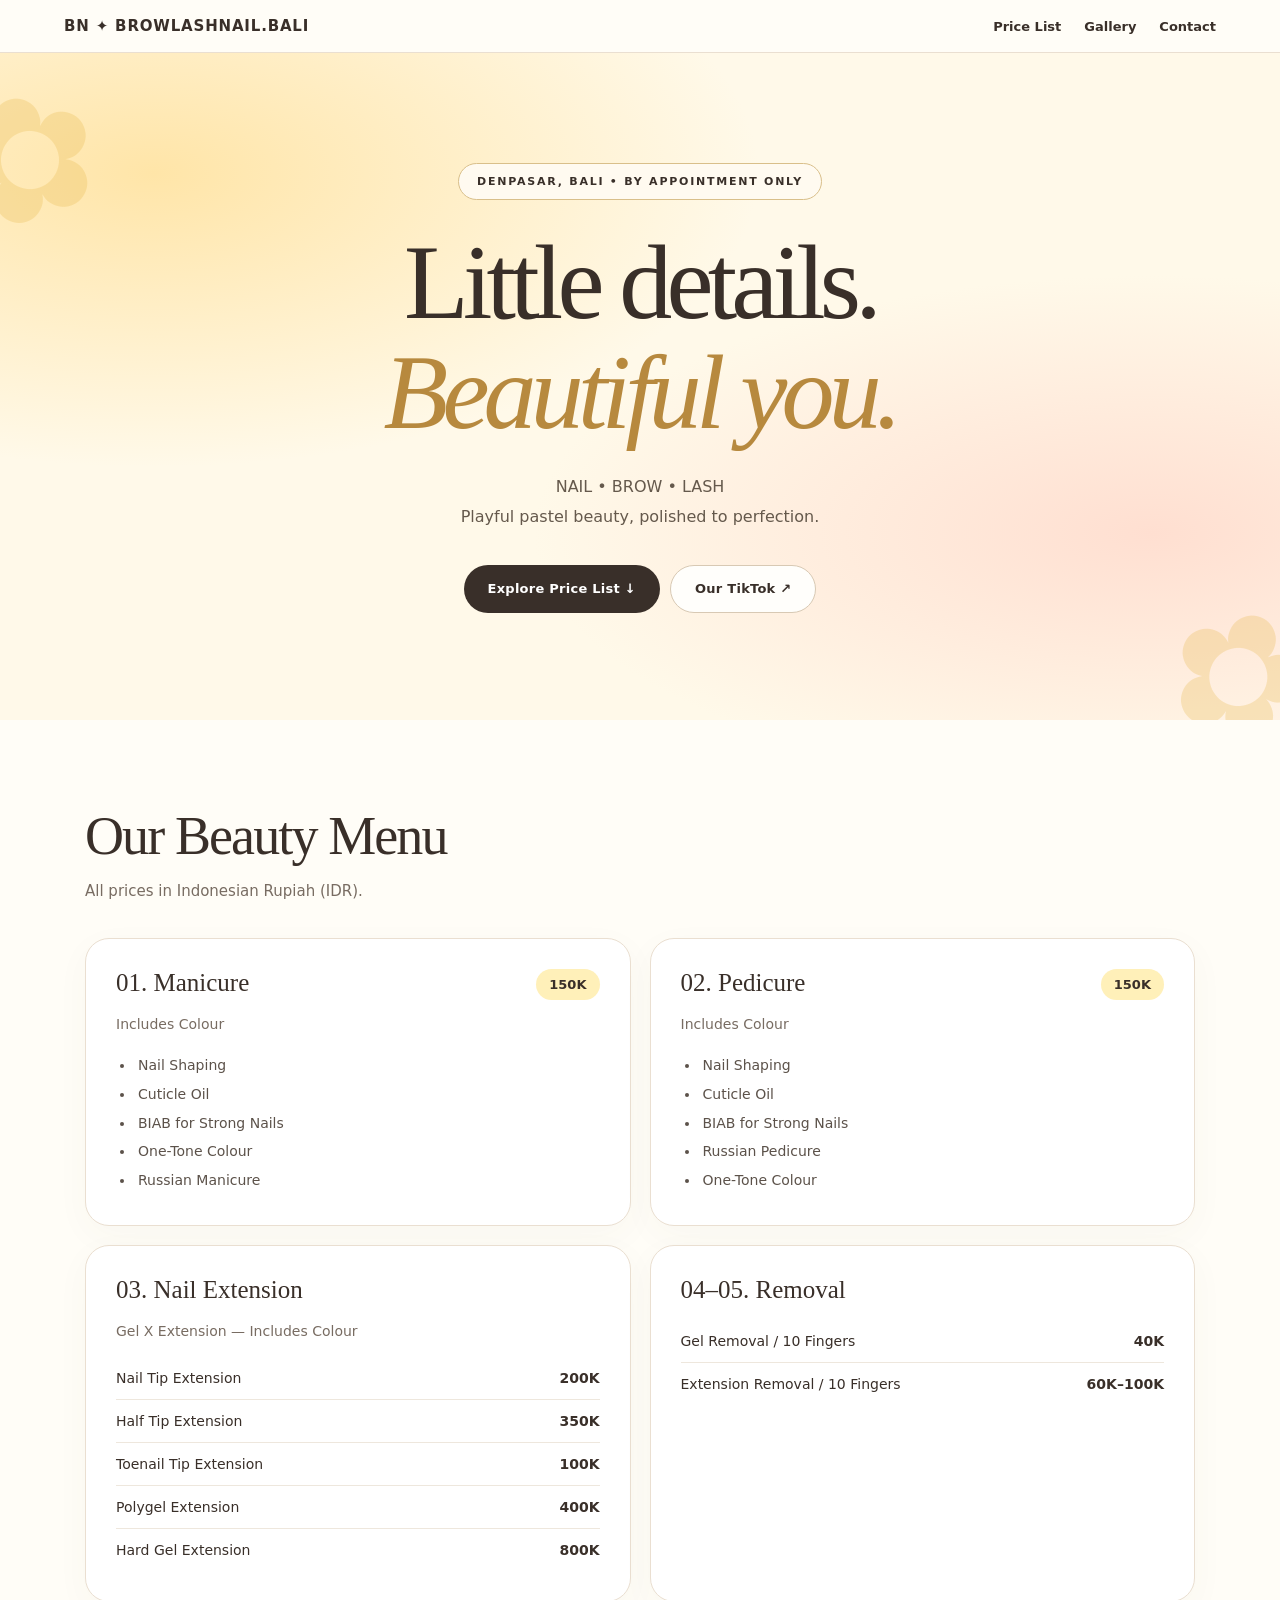
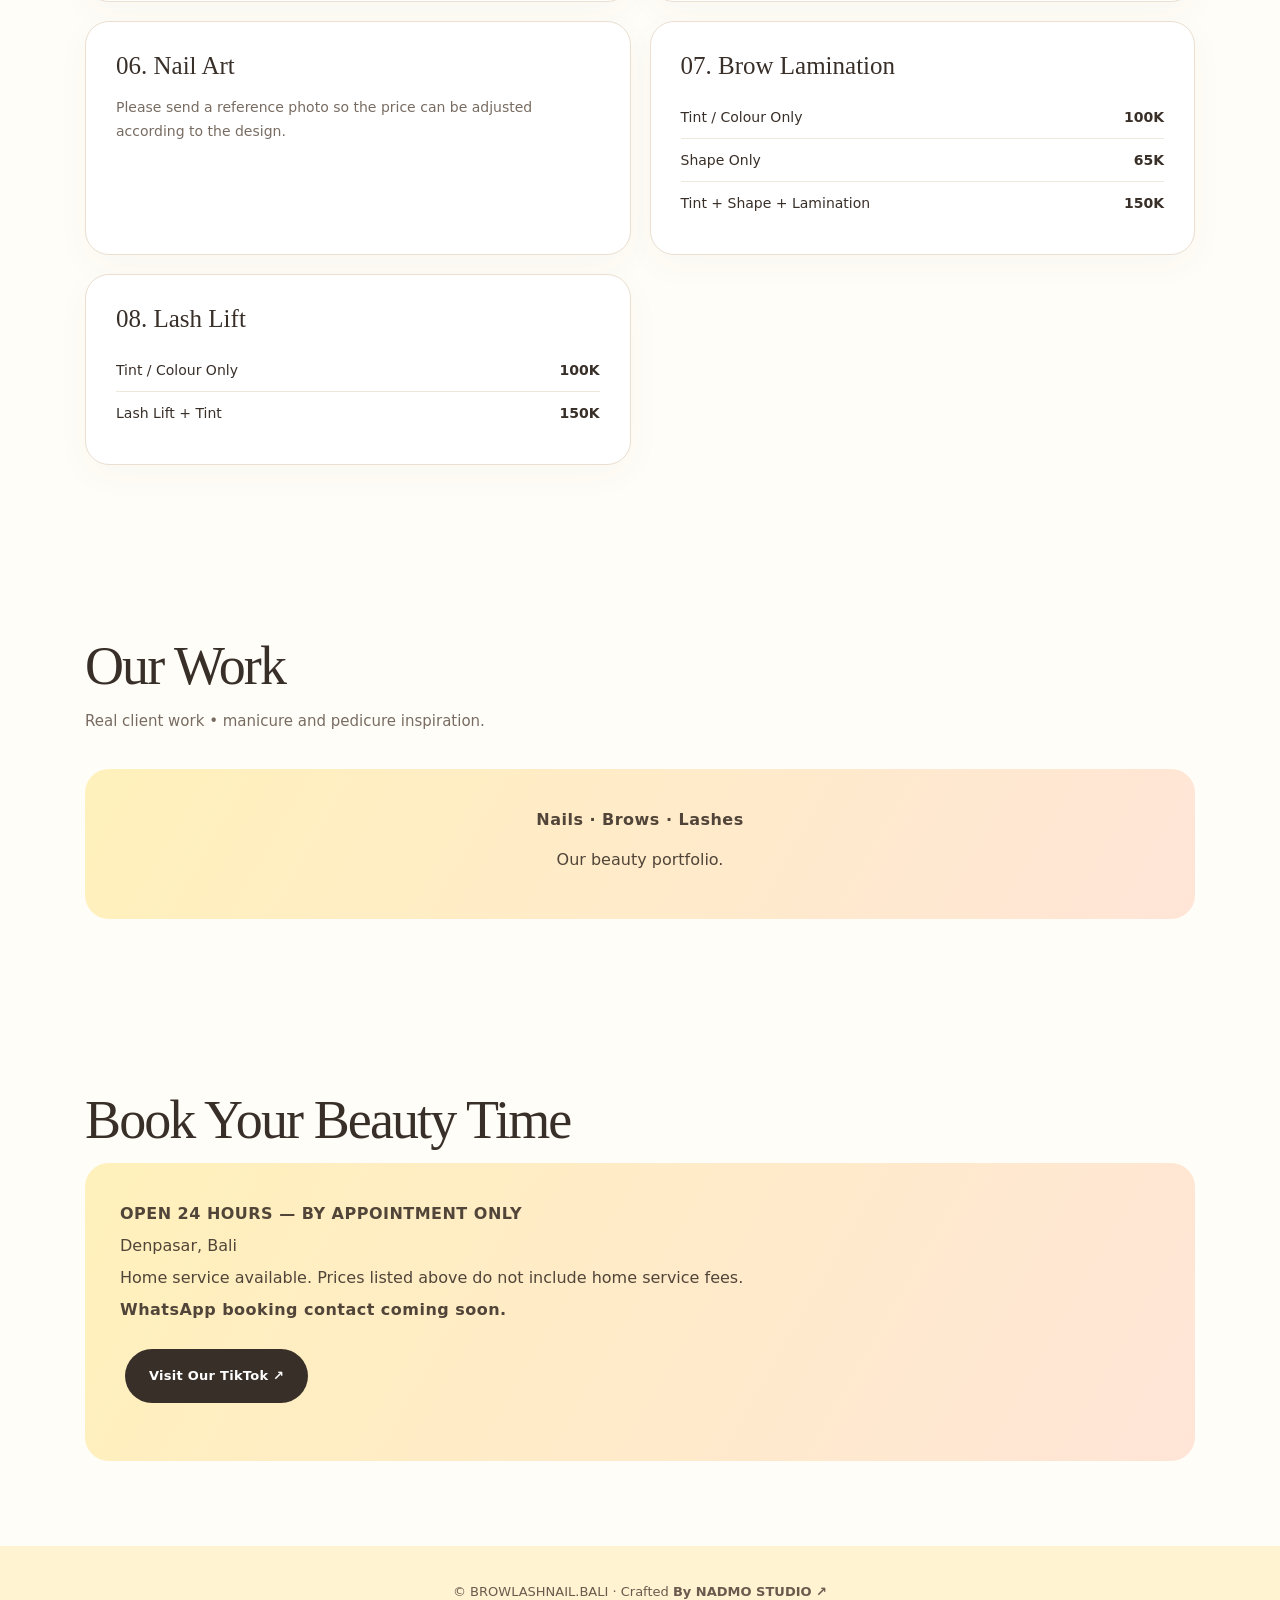
==== commit 99082c24: "Remove incorrect TikTok redirect from portfolio gallery" ====
--- a/index.html
+++ b/index.html
@@ -1 +1 @@
-<!doctype html><html lang="en"><head><meta charset="utf-8"><meta name="viewport" content="width=device-width,initial-scale=1"><title>BROWLASHNAIL.BALI — Nail • Brow • Lash</title><meta name="theme-color" content="#fff9e9"><meta property="og:title" content="BROWLASHNAIL.BALI | Nail • Brow • Lash"><meta property="og:description" content="Beauty appointments in Denpasar, Bali. Open 24 hours by appointment."><meta name="description" content="Nail, brow and lash studio in Denpasar Bali. Open 24 hours by appointment."><style>:root{--cream:#fffdf7;--ink:#392f29;--muted:#786c62;--yellow:#ffe28a;--peach:#ffdfcf;--line:#eadfd1}*{box-sizing:border-box}html{scroll-behavior:smooth}body{margin:0;background:var(--cream);color:var(--ink);font-family:Inter,ui-sans-serif,system-ui,-apple-system,"Segoe UI",sans-serif;-webkit-font-smoothing:antialiased}a{color:inherit}header{position:sticky;top:0;z-index:20;display:flex;justify-content:space-between;align-items:center;gap:12px;padding:17px max(5%,calc((100vw - 1160px)/2));background:#fffdf7ed;backdrop-filter:blur(16px);border-bottom:1px solid var(--line)}header strong{font-size:15px;letter-spacing:.055em}nav{display:flex;gap:23px}nav a{font-size:13px;font-weight:700;text-decoration:none;white-space:nowrap}nav a:hover,footer a:hover{color:#b17c28}main{max-width:1160px;margin:auto;padding:0 25px}.hero{position:relative;overflow:hidden;text-align:center;padding:110px 0 100px;background:radial-gradient(ellipse at 12% 18%,#ffe5a8 0%,transparent 38%),radial-gradient(ellipse at 90% 72%,#ffdfd1 0%,transparent 38%),#fff9e9}.hero:before,.hero:after{content:"✿";position:absolute;color:#e8b94c;opacity:.28;font-size:170px;line-height:1}.hero:before{left:-42px;top:20px;transform:rotate(-20deg)}.hero:after{right:-30px;bottom:-40px;transform:rotate(20deg)}.hero main{position:relative;z-index:1}.pill{display:inline-block;border:1px solid #d9bf8a;background:#fffaf0;border-radius:999px;padding:11px 18px;font-size:11px;letter-spacing:.16em;font-weight:800}.hero h1{font-family:Georgia,"Times New Roman",serif;font-size:clamp(53px,9vw,106px);font-weight:500;letter-spacing:-.055em;line-height:1.04;margin:28px 0 24px}.hero h1 span{color:#b7893e;font-style:italic}.hero p{font-size:16px;line-height:1.85;color:#65594c;max-width:520px;margin:0 auto 26px}.btn{display:inline-flex;align-items:center;justify-content:center;min-height:48px;padding:14px 24px;margin:7px 5px;border-radius:999px;background:var(--ink);color:white;text-decoration:none;font-size:13px;font-weight:800;letter-spacing:.02em;transition:transform .2s,background .2s}.btn:hover{transform:translateY(-2px);background:#665043}.btn.light{background:#fffefb;color:var(--ink);border:1px solid #d8c9b4}.btn.light:hover{background:#fff4d8}.section{padding:85px 0;scroll-margin-top:85px}h2{font-family:Georgia,serif;font-weight:500;font-size:clamp(34px,5vw,54px);letter-spacing:-.035em;margin:0 0 12px}.sub{color:var(--muted);font-size:15px;margin:0 0 35px;line-height:1.65}.grid{display:grid;grid-template-columns:repeat(2,minmax(0,1fr));gap:19px}.card{background:white;border:1px solid var(--line);border-radius:24px;padding:30px;box-shadow:0 10px 35px #574b2b09;transition:transform .2s,box-shadow .2s}.card:hover{transform:translateY(-3px);box-shadow:0 16px 40px #574b2b12}.card h3{font-family:Georgia,serif;font-weight:500;font-size:25px;margin:0 0 16px}.card p{color:var(--muted);font-size:14px;line-height:1.7}.price{float:right;border-radius:999px;background:#fff0b9;padding:8px 13px;font-size:13px;font-weight:800}.card ul{padding-left:19px;line-height:2.05;font-size:14px;color:#5c524a;margin-bottom:0}.card li{padding-left:3px}.rowprice{display:flex;align-items:baseline;justify-content:space-between;gap:12px;padding:13px 0;border-bottom:1px solid #eee7dd;font-size:14px}.rowprice:last-child{border:0}.rowprice b{white-space:nowrap;font-size:14px}.notice{padding:35px;border-radius:24px;background:linear-gradient(120deg,#fff1bb,#ffe5d7);line-height:2;color:#514539}.notice strong{letter-spacing:.03em}.gallery{display:grid;grid-template-columns:repeat(3,minmax(0,1fr));gap:16px}.placeholder{aspect-ratio:4/5;border:1px solid #e8d6b7;background:linear-gradient(145deg,#ffefbc,#ffe2d4);border-radius:22px;display:grid;place-items:center;text-align:center;color:#7b644c;padding:20px;font-size:13px;line-height:1.8;letter-spacing:.06em}footer{text-align:center;padding:38px 15px;background:#fff3d2;color:#695a4d;font-size:13px}footer a{font-weight:800;text-decoration:none}@media(max-width:700px){header{padding:16px 5%;flex-wrap:wrap}header strong{font-size:12px}nav{gap:13px}nav a{font-size:11px}main{padding:0 19px}.hero{padding:85px 0 78px}.hero:before,.hero:after{font-size:100px}.hero h1{letter-spacing:-.045em}.hero p{font-size:14px}.section{padding:60px 0}.grid{grid-template-columns:1fr;gap:13px}.card{padding:24px}.gallery{grid-template-columns:repeat(2,1fr);gap:11px}.notice{padding:23px}.pill{font-size:10px;letter-spacing:.08em}}@media(prefers-reduced-motion:reduce){html{scroll-behavior:auto}.card,.btn{transition:none}}.work{margin:0;overflow:hidden;border-radius:22px;background:#fff;border:1px solid #eadfd1}.work img{display:block;width:100%;height:330px;object-fit:cover;background:#fff1ce}.work figcaption{padding:14px 17px;font-size:13px;font-weight:700;letter-spacing:.01em}.gallery{grid-template-columns:repeat(4,minmax(0,1fr))}@media(max-width:700px){.gallery{grid-template-columns:repeat(2,minmax(0,1fr))}.work img{height:210px}.work figcaption{padding:11px;font-size:11px}}</style></head><body><header><strong>BN ✦ BROWLASHNAIL.BALI</strong><nav><a href="#services">Price List</a><a href="#gallery">Gallery</a><a href="#contact">Contact</a></nav></header><section class="hero"><main><div class="pill">DENPASAR, BALI • BY APPOINTMENT ONLY</div><h1>Little details.<br><span>Beautiful you.</span></h1><p>NAIL • BROW • LASH<br>Playful pastel beauty, polished to perfection.</p><a class="btn" href="#services">Explore Price List ↓</a><a class="btn light" href="https://www.tiktok.com/@bbygirl17170" target="_blank" rel="noopener">Our TikTok ↗</a></main></section><main><section class="section" id="services"><h2>Our Beauty Menu</h2><p class="sub">All prices in Indonesian Rupiah (IDR).</p><div class="grid"><article class="card"><span class="price">150K</span><h3>01. Manicure</h3><p>Includes Colour</p><ul><li>Nail Shaping</li><li>Cuticle Oil</li><li>BIAB for Strong Nails</li><li>One-Tone Colour</li><li>Russian Manicure</li></ul></article><article class="card"><span class="price">150K</span><h3>02. Pedicure</h3><p>Includes Colour</p><ul><li>Nail Shaping</li><li>Cuticle Oil</li><li>BIAB for Strong Nails</li><li>Russian Pedicure</li><li>One-Tone Colour</li></ul></article><article class="card"><h3>03. Nail Extension</h3><p>Gel X Extension — Includes Colour</p><div class="rowprice"><span>Nail Tip Extension</span><b>200K</b></div><div class="rowprice"><span>Half Tip Extension</span><b>350K</b></div><div class="rowprice"><span>Toenail Tip Extension</span><b>100K</b></div><div class="rowprice"><span>Polygel Extension</span><b>400K</b></div><div class="rowprice"><span>Hard Gel Extension</span><b>800K</b></div></article><article class="card"><h3>04–05. Removal</h3><div class="rowprice"><span>Gel Removal / 10 Fingers</span><b>40K</b></div><div class="rowprice"><span>Extension Removal / 10 Fingers</span><b>60K–100K</b></div></article><article class="card"><h3>06. Nail Art</h3><p>Please send a reference photo so the price can be adjusted according to the design.</p></article><article class="card"><h3>07. Brow Lamination</h3><div class="rowprice"><span>Tint / Colour Only</span><b>100K</b></div><div class="rowprice"><span>Shape Only</span><b>65K</b></div><div class="rowprice"><span>Tint + Shape + Lamination</span><b>150K</b></div></article><article class="card"><h3>08. Lash Lift</h3><div class="rowprice"><span>Tint / Colour Only</span><b>100K</b></div><div class="rowprice"><span>Lash Lift + Tint</span><b>150K</b></div></article></div></section><section class="section" id="gallery"><h2>Our Work</h2><p class="sub">Real client work • manicure and pedicure inspiration.</p><div class="gallery"><div class="notice" style="grid-column:1/-1;text-align:center"><strong>See our latest nail art & beauty work</strong><p style="margin:8px 0 16px">Explore our real client results and new designs on TikTok.</p><a class="btn" href="https://www.tiktok.com/@bbygirl17170" target="_blank" rel="noopener noreferrer">View Our Portfolio ↗</a></div></div></section><section class="section" id="contact"><h2>Book Your Beauty Time</h2><div class="notice"><strong>OPEN 24 HOURS — BY APPOINTMENT ONLY</strong><br>Denpasar, Bali<br>Home service available. Prices listed above do not include home service fees.<br><strong>WhatsApp booking contact coming soon.</strong><p><a class="btn" href="https://www.tiktok.com/@bbygirl17170" target="_blank" rel="noopener">Visit Our TikTok ↗</a></p></div></section></main><footer>© BROWLASHNAIL.BALI · Crafted <a href="https://nadmo.id/" target="_blank" rel="noopener">By NADMO STUDIO ↗</a></footer></body></html>+<!doctype html><html lang="en"><head><meta charset="utf-8"><meta name="viewport" content="width=device-width,initial-scale=1"><title>BROWLASHNAIL.BALI — Nail • Brow • Lash</title><meta name="theme-color" content="#fff9e9"><meta property="og:title" content="BROWLASHNAIL.BALI | Nail • Brow • Lash"><meta property="og:description" content="Beauty appointments in Denpasar, Bali. Open 24 hours by appointment."><meta name="description" content="Nail, brow and lash studio in Denpasar Bali. Open 24 hours by appointment."><style>:root{--cream:#fffdf7;--ink:#392f29;--muted:#786c62;--yellow:#ffe28a;--peach:#ffdfcf;--line:#eadfd1}*{box-sizing:border-box}html{scroll-behavior:smooth}body{margin:0;background:var(--cream);color:var(--ink);font-family:Inter,ui-sans-serif,system-ui,-apple-system,"Segoe UI",sans-serif;-webkit-font-smoothing:antialiased}a{color:inherit}header{position:sticky;top:0;z-index:20;display:flex;justify-content:space-between;align-items:center;gap:12px;padding:17px max(5%,calc((100vw - 1160px)/2));background:#fffdf7ed;backdrop-filter:blur(16px);border-bottom:1px solid var(--line)}header strong{font-size:15px;letter-spacing:.055em}nav{display:flex;gap:23px}nav a{font-size:13px;font-weight:700;text-decoration:none;white-space:nowrap}nav a:hover,footer a:hover{color:#b17c28}main{max-width:1160px;margin:auto;padding:0 25px}.hero{position:relative;overflow:hidden;text-align:center;padding:110px 0 100px;background:radial-gradient(ellipse at 12% 18%,#ffe5a8 0%,transparent 38%),radial-gradient(ellipse at 90% 72%,#ffdfd1 0%,transparent 38%),#fff9e9}.hero:before,.hero:after{content:"✿";position:absolute;color:#e8b94c;opacity:.28;font-size:170px;line-height:1}.hero:before{left:-42px;top:20px;transform:rotate(-20deg)}.hero:after{right:-30px;bottom:-40px;transform:rotate(20deg)}.hero main{position:relative;z-index:1}.pill{display:inline-block;border:1px solid #d9bf8a;background:#fffaf0;border-radius:999px;padding:11px 18px;font-size:11px;letter-spacing:.16em;font-weight:800}.hero h1{font-family:Georgia,"Times New Roman",serif;font-size:clamp(53px,9vw,106px);font-weight:500;letter-spacing:-.055em;line-height:1.04;margin:28px 0 24px}.hero h1 span{color:#b7893e;font-style:italic}.hero p{font-size:16px;line-height:1.85;color:#65594c;max-width:520px;margin:0 auto 26px}.btn{display:inline-flex;align-items:center;justify-content:center;min-height:48px;padding:14px 24px;margin:7px 5px;border-radius:999px;background:var(--ink);color:white;text-decoration:none;font-size:13px;font-weight:800;letter-spacing:.02em;transition:transform .2s,background .2s}.btn:hover{transform:translateY(-2px);background:#665043}.btn.light{background:#fffefb;color:var(--ink);border:1px solid #d8c9b4}.btn.light:hover{background:#fff4d8}.section{padding:85px 0;scroll-margin-top:85px}h2{font-family:Georgia,serif;font-weight:500;font-size:clamp(34px,5vw,54px);letter-spacing:-.035em;margin:0 0 12px}.sub{color:var(--muted);font-size:15px;margin:0 0 35px;line-height:1.65}.grid{display:grid;grid-template-columns:repeat(2,minmax(0,1fr));gap:19px}.card{background:white;border:1px solid var(--line);border-radius:24px;padding:30px;box-shadow:0 10px 35px #574b2b09;transition:transform .2s,box-shadow .2s}.card:hover{transform:translateY(-3px);box-shadow:0 16px 40px #574b2b12}.card h3{font-family:Georgia,serif;font-weight:500;font-size:25px;margin:0 0 16px}.card p{color:var(--muted);font-size:14px;line-height:1.7}.price{float:right;border-radius:999px;background:#fff0b9;padding:8px 13px;font-size:13px;font-weight:800}.card ul{padding-left:19px;line-height:2.05;font-size:14px;color:#5c524a;margin-bottom:0}.card li{padding-left:3px}.rowprice{display:flex;align-items:baseline;justify-content:space-between;gap:12px;padding:13px 0;border-bottom:1px solid #eee7dd;font-size:14px}.rowprice:last-child{border:0}.rowprice b{white-space:nowrap;font-size:14px}.notice{padding:35px;border-radius:24px;background:linear-gradient(120deg,#fff1bb,#ffe5d7);line-height:2;color:#514539}.notice strong{letter-spacing:.03em}.gallery{display:grid;grid-template-columns:repeat(3,minmax(0,1fr));gap:16px}.placeholder{aspect-ratio:4/5;border:1px solid #e8d6b7;background:linear-gradient(145deg,#ffefbc,#ffe2d4);border-radius:22px;display:grid;place-items:center;text-align:center;color:#7b644c;padding:20px;font-size:13px;line-height:1.8;letter-spacing:.06em}footer{text-align:center;padding:38px 15px;background:#fff3d2;color:#695a4d;font-size:13px}footer a{font-weight:800;text-decoration:none}@media(max-width:700px){header{padding:16px 5%;flex-wrap:wrap}header strong{font-size:12px}nav{gap:13px}nav a{font-size:11px}main{padding:0 19px}.hero{padding:85px 0 78px}.hero:before,.hero:after{font-size:100px}.hero h1{letter-spacing:-.045em}.hero p{font-size:14px}.section{padding:60px 0}.grid{grid-template-columns:1fr;gap:13px}.card{padding:24px}.gallery{grid-template-columns:repeat(2,1fr);gap:11px}.notice{padding:23px}.pill{font-size:10px;letter-spacing:.08em}}@media(prefers-reduced-motion:reduce){html{scroll-behavior:auto}.card,.btn{transition:none}}.work{margin:0;overflow:hidden;border-radius:22px;background:#fff;border:1px solid #eadfd1}.work img{display:block;width:100%;height:330px;object-fit:cover;background:#fff1ce}.work figcaption{padding:14px 17px;font-size:13px;font-weight:700;letter-spacing:.01em}.gallery{grid-template-columns:repeat(4,minmax(0,1fr))}@media(max-width:700px){.gallery{grid-template-columns:repeat(2,minmax(0,1fr))}.work img{height:210px}.work figcaption{padding:11px;font-size:11px}}</style></head><body><header><strong>BN ✦ BROWLASHNAIL.BALI</strong><nav><a href="#services">Price List</a><a href="#gallery">Gallery</a><a href="#contact">Contact</a></nav></header><section class="hero"><main><div class="pill">DENPASAR, BALI • BY APPOINTMENT ONLY</div><h1>Little details.<br><span>Beautiful you.</span></h1><p>NAIL • BROW • LASH<br>Playful pastel beauty, polished to perfection.</p><a class="btn" href="#services">Explore Price List ↓</a><a class="btn light" href="https://www.tiktok.com/@bbygirl17170" target="_blank" rel="noopener">Our TikTok ↗</a></main></section><main><section class="section" id="services"><h2>Our Beauty Menu</h2><p class="sub">All prices in Indonesian Rupiah (IDR).</p><div class="grid"><article class="card"><span class="price">150K</span><h3>01. Manicure</h3><p>Includes Colour</p><ul><li>Nail Shaping</li><li>Cuticle Oil</li><li>BIAB for Strong Nails</li><li>One-Tone Colour</li><li>Russian Manicure</li></ul></article><article class="card"><span class="price">150K</span><h3>02. Pedicure</h3><p>Includes Colour</p><ul><li>Nail Shaping</li><li>Cuticle Oil</li><li>BIAB for Strong Nails</li><li>Russian Pedicure</li><li>One-Tone Colour</li></ul></article><article class="card"><h3>03. Nail Extension</h3><p>Gel X Extension — Includes Colour</p><div class="rowprice"><span>Nail Tip Extension</span><b>200K</b></div><div class="rowprice"><span>Half Tip Extension</span><b>350K</b></div><div class="rowprice"><span>Toenail Tip Extension</span><b>100K</b></div><div class="rowprice"><span>Polygel Extension</span><b>400K</b></div><div class="rowprice"><span>Hard Gel Extension</span><b>800K</b></div></article><article class="card"><h3>04–05. Removal</h3><div class="rowprice"><span>Gel Removal / 10 Fingers</span><b>40K</b></div><div class="rowprice"><span>Extension Removal / 10 Fingers</span><b>60K–100K</b></div></article><article class="card"><h3>06. Nail Art</h3><p>Please send a reference photo so the price can be adjusted according to the design.</p></article><article class="card"><h3>07. Brow Lamination</h3><div class="rowprice"><span>Tint / Colour Only</span><b>100K</b></div><div class="rowprice"><span>Shape Only</span><b>65K</b></div><div class="rowprice"><span>Tint + Shape + Lamination</span><b>150K</b></div></article><article class="card"><h3>08. Lash Lift</h3><div class="rowprice"><span>Tint / Colour Only</span><b>100K</b></div><div class="rowprice"><span>Lash Lift + Tint</span><b>150K</b></div></article></div></section><section class="section" id="gallery"><h2>Our Work</h2><p class="sub">Real client work • manicure and pedicure inspiration.</p><div class="gallery"><div class="notice" style="grid-column:1/-1;text-align:center"><strong>Nails · Brows · Lashes</strong><p style="margin:8px 0">Our beauty portfolio.</p></div></div></section><section class="section" id="contact"><h2>Book Your Beauty Time</h2><div class="notice"><strong>OPEN 24 HOURS — BY APPOINTMENT ONLY</strong><br>Denpasar, Bali<br>Home service available. Prices listed above do not include home service fees.<br><strong>WhatsApp booking contact coming soon.</strong><p><a class="btn" href="https://www.tiktok.com/@bbygirl17170" target="_blank" rel="noopener">Visit Our TikTok ↗</a></p></div></section></main><footer>© BROWLASHNAIL.BALI · Crafted <a href="https://nadmo.id/" target="_blank" rel="noopener">By NADMO STUDIO ↗</a></footer></body></html>
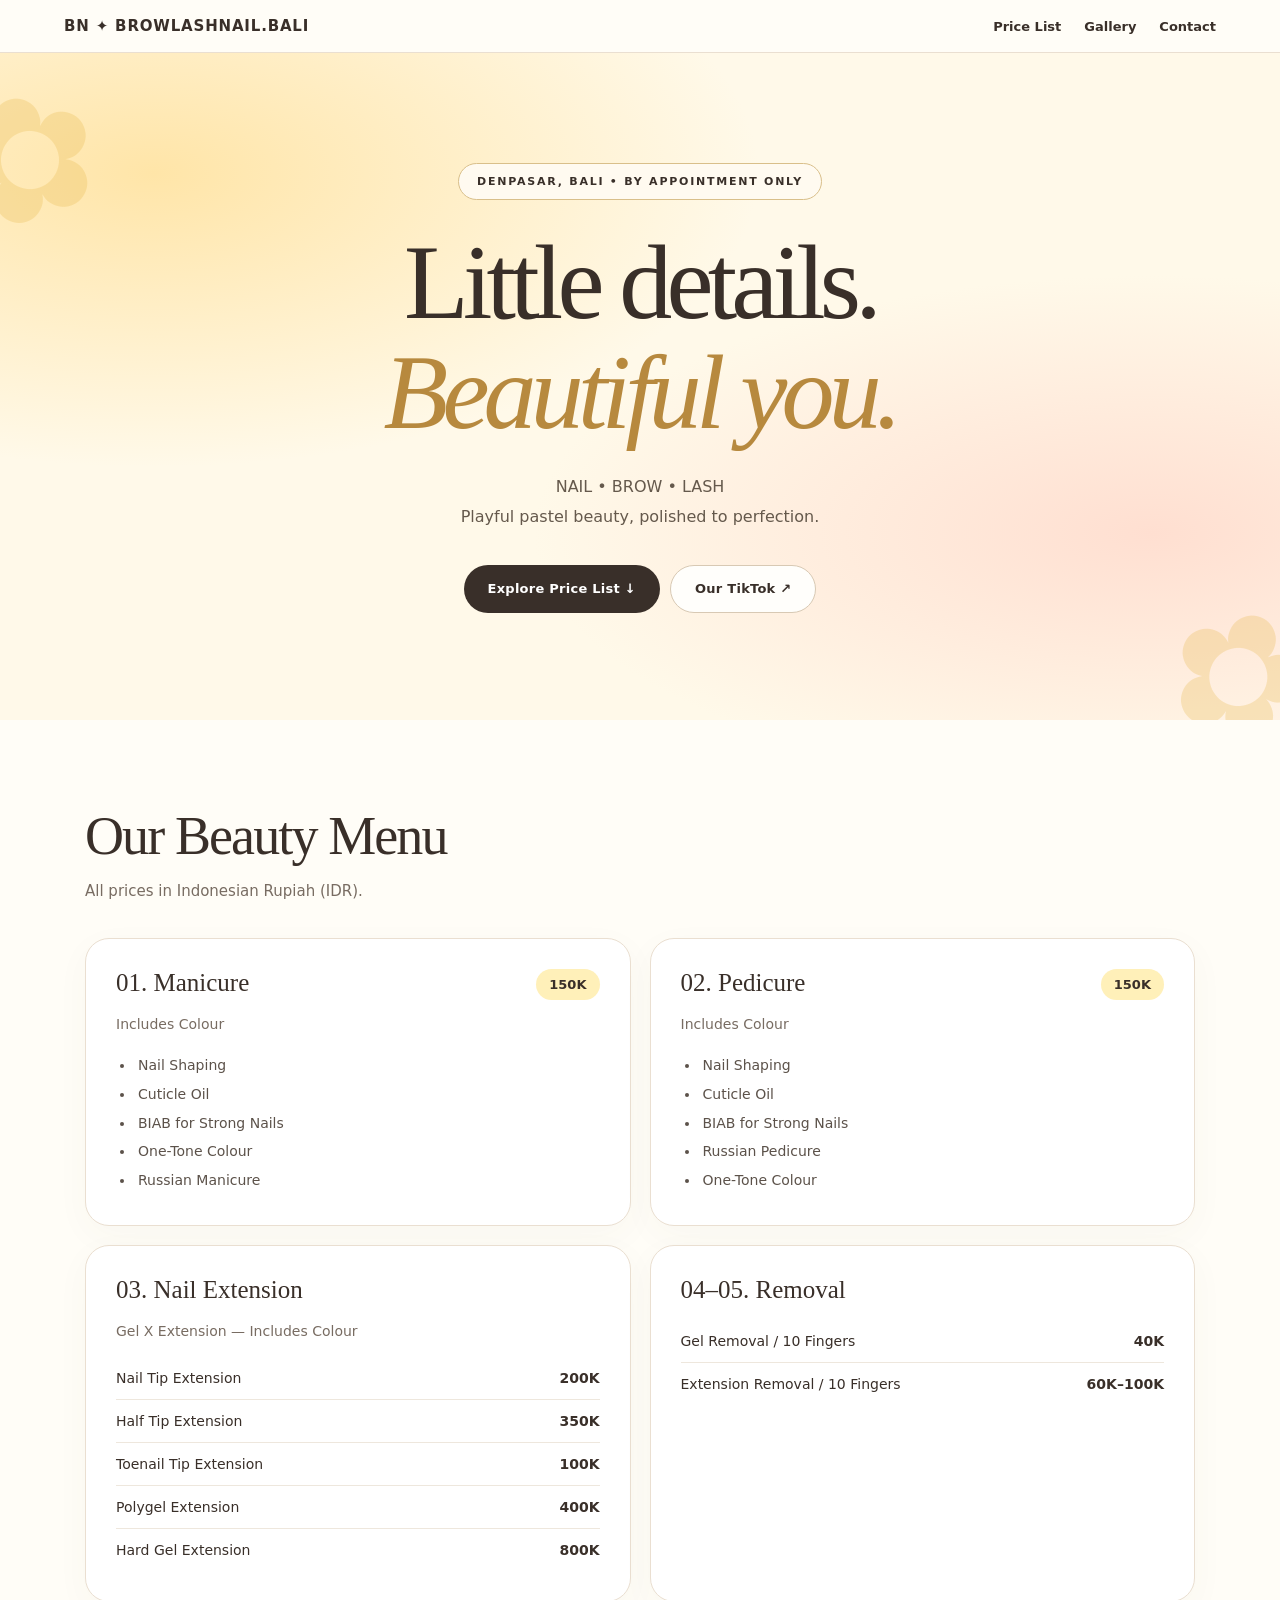
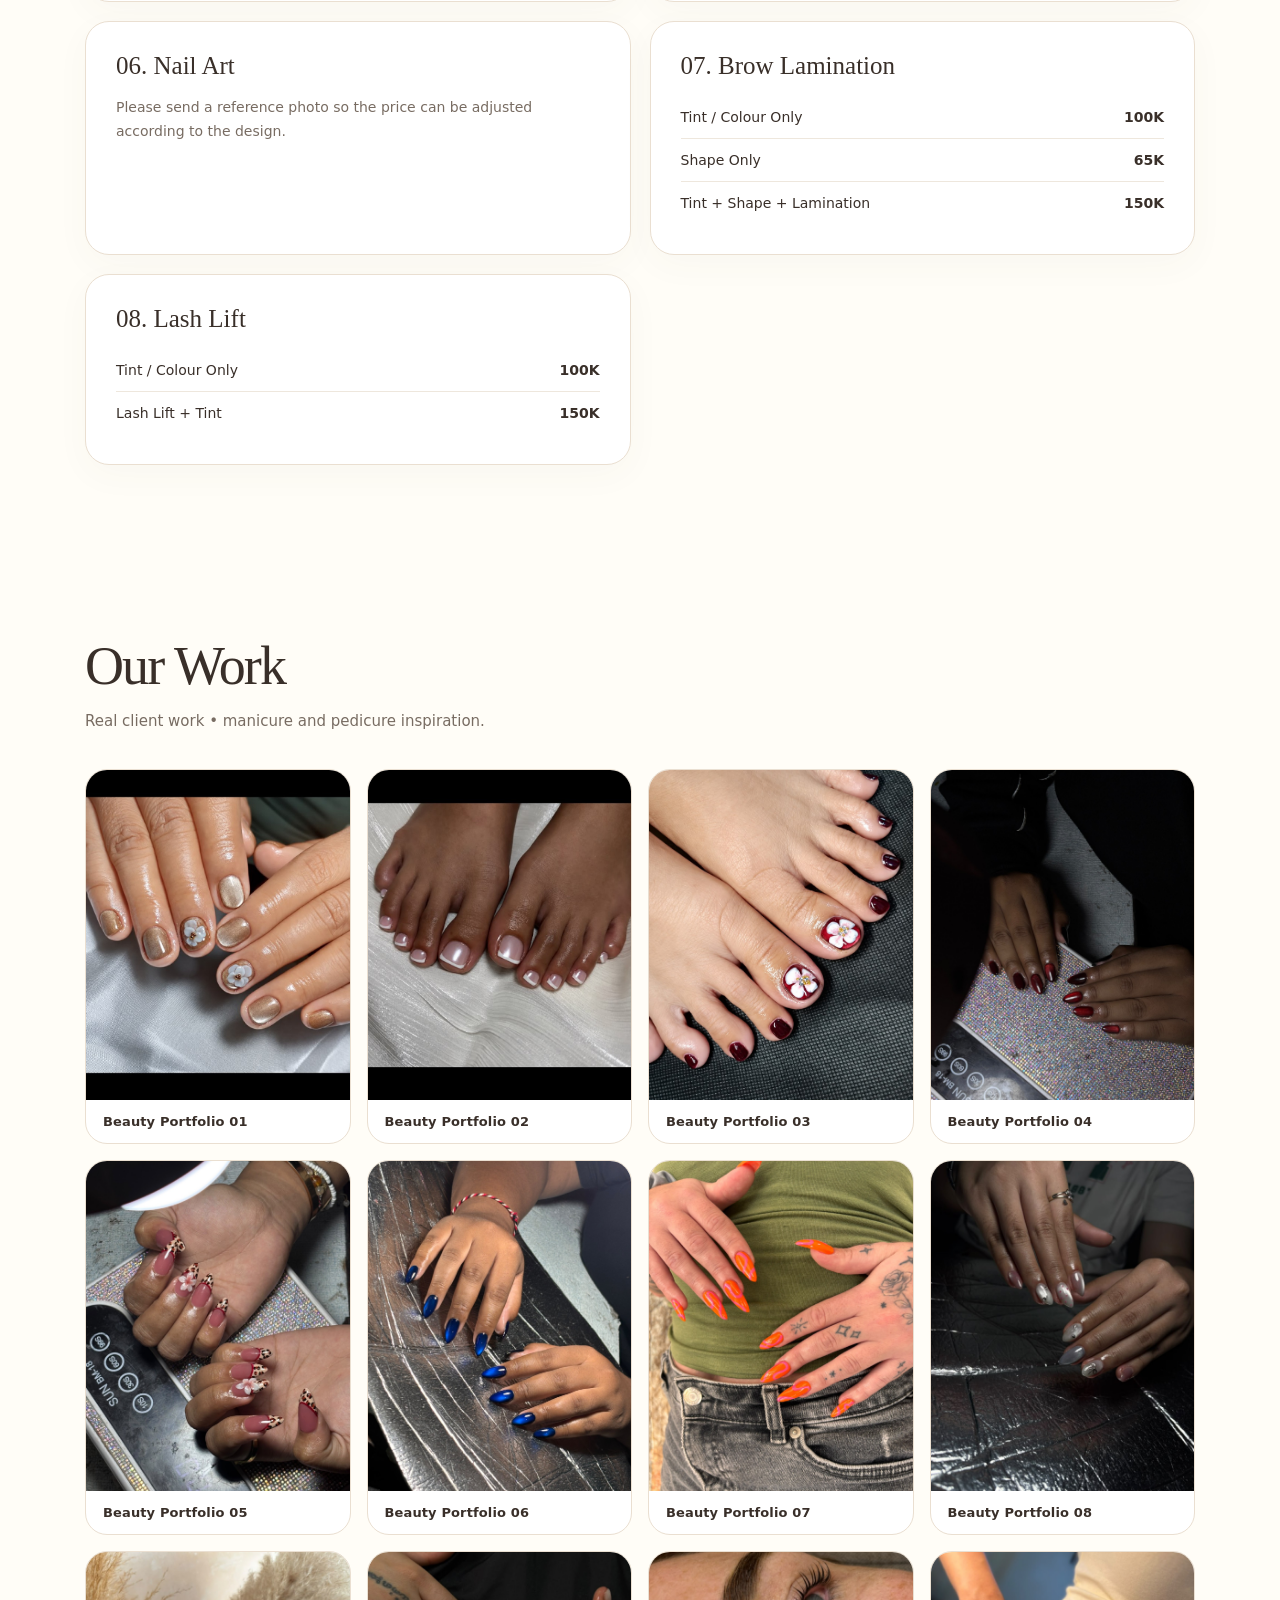
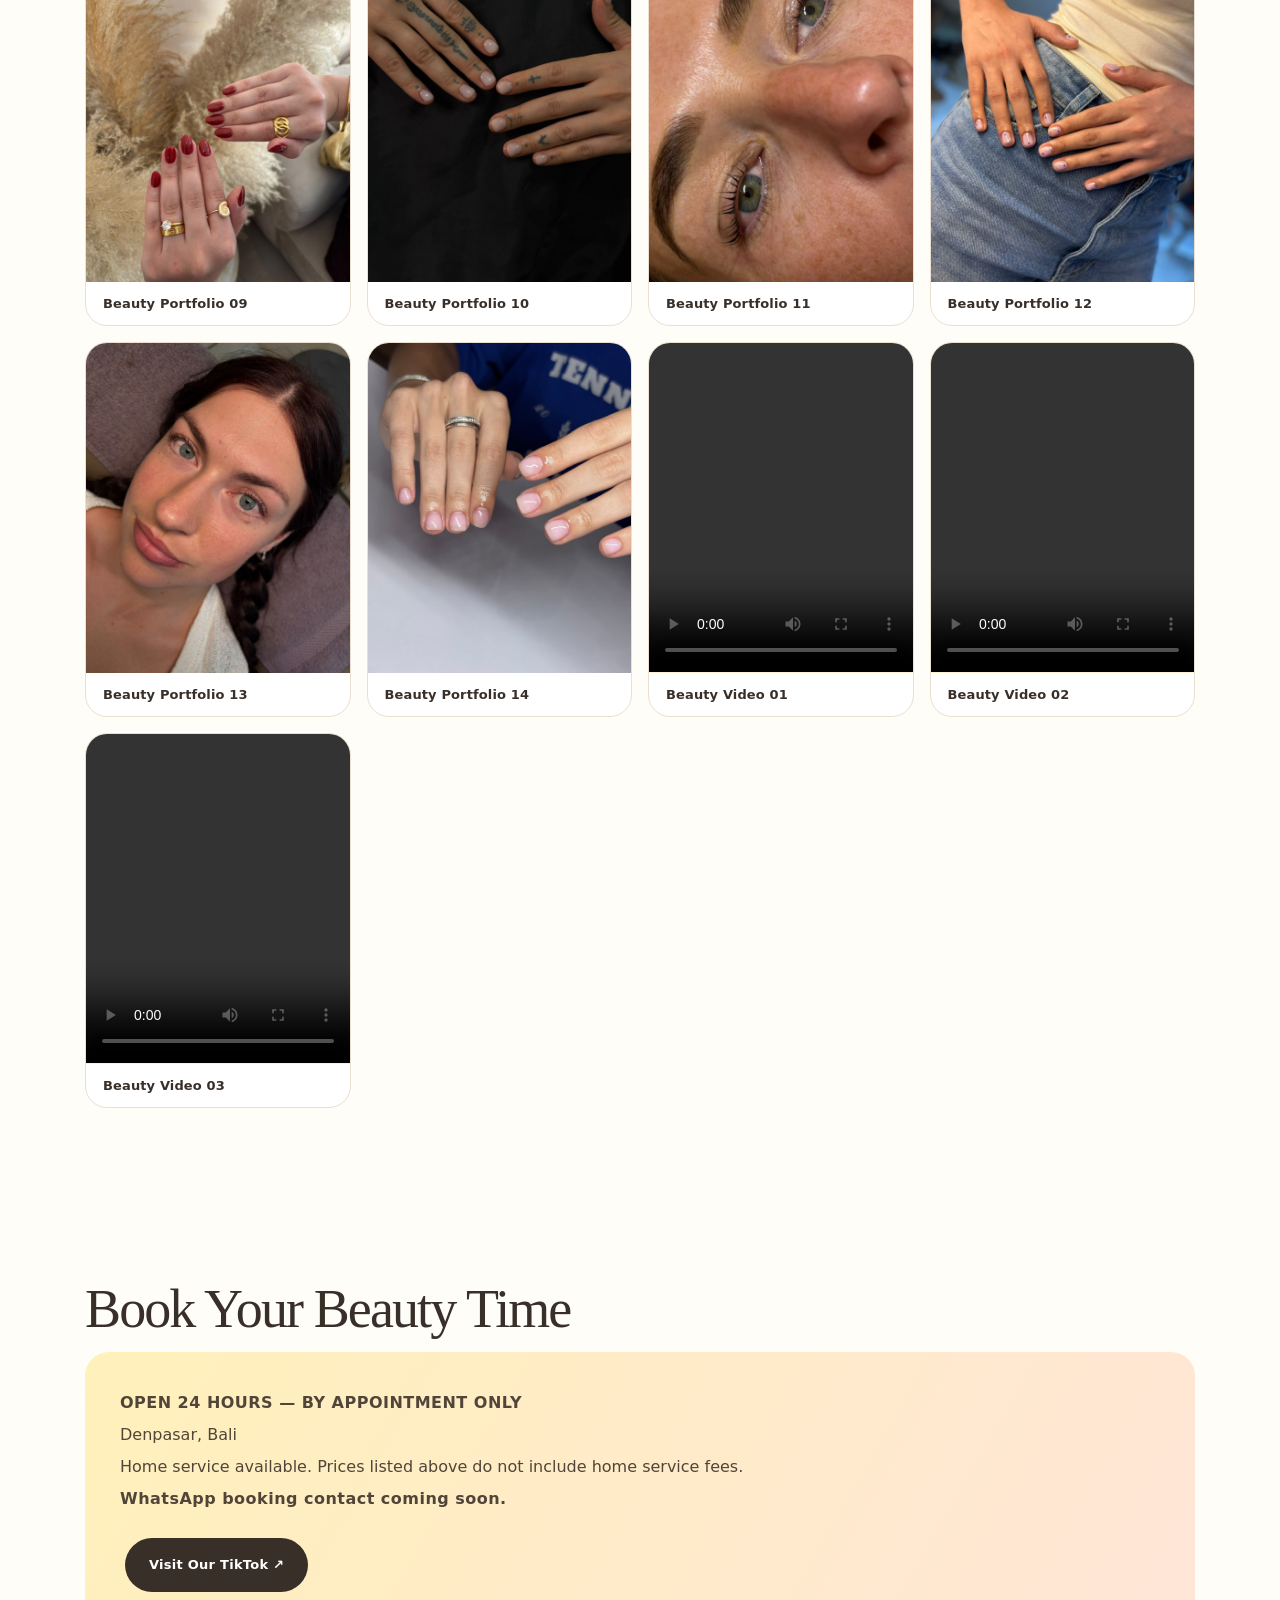
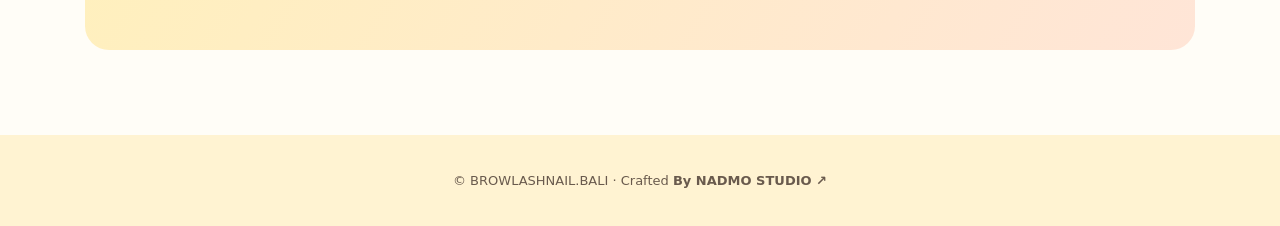
==== commit 80670dd3: "Publish Browlash portfolio gallery: 14 client photos and 3 videos" ====
--- a/index.html
+++ b/index.html
@@ -1 +1 @@
-<!doctype html><html lang="en"><head><meta charset="utf-8"><meta name="viewport" content="width=device-width,initial-scale=1"><title>BROWLASHNAIL.BALI — Nail • Brow • Lash</title><meta name="theme-color" content="#fff9e9"><meta property="og:title" content="BROWLASHNAIL.BALI | Nail • Brow • Lash"><meta property="og:description" content="Beauty appointments in Denpasar, Bali. Open 24 hours by appointment."><meta name="description" content="Nail, brow and lash studio in Denpasar Bali. Open 24 hours by appointment."><style>:root{--cream:#fffdf7;--ink:#392f29;--muted:#786c62;--yellow:#ffe28a;--peach:#ffdfcf;--line:#eadfd1}*{box-sizing:border-box}html{scroll-behavior:smooth}body{margin:0;background:var(--cream);color:var(--ink);font-family:Inter,ui-sans-serif,system-ui,-apple-system,"Segoe UI",sans-serif;-webkit-font-smoothing:antialiased}a{color:inherit}header{position:sticky;top:0;z-index:20;display:flex;justify-content:space-between;align-items:center;gap:12px;padding:17px max(5%,calc((100vw - 1160px)/2));background:#fffdf7ed;backdrop-filter:blur(16px);border-bottom:1px solid var(--line)}header strong{font-size:15px;letter-spacing:.055em}nav{display:flex;gap:23px}nav a{font-size:13px;font-weight:700;text-decoration:none;white-space:nowrap}nav a:hover,footer a:hover{color:#b17c28}main{max-width:1160px;margin:auto;padding:0 25px}.hero{position:relative;overflow:hidden;text-align:center;padding:110px 0 100px;background:radial-gradient(ellipse at 12% 18%,#ffe5a8 0%,transparent 38%),radial-gradient(ellipse at 90% 72%,#ffdfd1 0%,transparent 38%),#fff9e9}.hero:before,.hero:after{content:"✿";position:absolute;color:#e8b94c;opacity:.28;font-size:170px;line-height:1}.hero:before{left:-42px;top:20px;transform:rotate(-20deg)}.hero:after{right:-30px;bottom:-40px;transform:rotate(20deg)}.hero main{position:relative;z-index:1}.pill{display:inline-block;border:1px solid #d9bf8a;background:#fffaf0;border-radius:999px;padding:11px 18px;font-size:11px;letter-spacing:.16em;font-weight:800}.hero h1{font-family:Georgia,"Times New Roman",serif;font-size:clamp(53px,9vw,106px);font-weight:500;letter-spacing:-.055em;line-height:1.04;margin:28px 0 24px}.hero h1 span{color:#b7893e;font-style:italic}.hero p{font-size:16px;line-height:1.85;color:#65594c;max-width:520px;margin:0 auto 26px}.btn{display:inline-flex;align-items:center;justify-content:center;min-height:48px;padding:14px 24px;margin:7px 5px;border-radius:999px;background:var(--ink);color:white;text-decoration:none;font-size:13px;font-weight:800;letter-spacing:.02em;transition:transform .2s,background .2s}.btn:hover{transform:translateY(-2px);background:#665043}.btn.light{background:#fffefb;color:var(--ink);border:1px solid #d8c9b4}.btn.light:hover{background:#fff4d8}.section{padding:85px 0;scroll-margin-top:85px}h2{font-family:Georgia,serif;font-weight:500;font-size:clamp(34px,5vw,54px);letter-spacing:-.035em;margin:0 0 12px}.sub{color:var(--muted);font-size:15px;margin:0 0 35px;line-height:1.65}.grid{display:grid;grid-template-columns:repeat(2,minmax(0,1fr));gap:19px}.card{background:white;border:1px solid var(--line);border-radius:24px;padding:30px;box-shadow:0 10px 35px #574b2b09;transition:transform .2s,box-shadow .2s}.card:hover{transform:translateY(-3px);box-shadow:0 16px 40px #574b2b12}.card h3{font-family:Georgia,serif;font-weight:500;font-size:25px;margin:0 0 16px}.card p{color:var(--muted);font-size:14px;line-height:1.7}.price{float:right;border-radius:999px;background:#fff0b9;padding:8px 13px;font-size:13px;font-weight:800}.card ul{padding-left:19px;line-height:2.05;font-size:14px;color:#5c524a;margin-bottom:0}.card li{padding-left:3px}.rowprice{display:flex;align-items:baseline;justify-content:space-between;gap:12px;padding:13px 0;border-bottom:1px solid #eee7dd;font-size:14px}.rowprice:last-child{border:0}.rowprice b{white-space:nowrap;font-size:14px}.notice{padding:35px;border-radius:24px;background:linear-gradient(120deg,#fff1bb,#ffe5d7);line-height:2;color:#514539}.notice strong{letter-spacing:.03em}.gallery{display:grid;grid-template-columns:repeat(3,minmax(0,1fr));gap:16px}.placeholder{aspect-ratio:4/5;border:1px solid #e8d6b7;background:linear-gradient(145deg,#ffefbc,#ffe2d4);border-radius:22px;display:grid;place-items:center;text-align:center;color:#7b644c;padding:20px;font-size:13px;line-height:1.8;letter-spacing:.06em}footer{text-align:center;padding:38px 15px;background:#fff3d2;color:#695a4d;font-size:13px}footer a{font-weight:800;text-decoration:none}@media(max-width:700px){header{padding:16px 5%;flex-wrap:wrap}header strong{font-size:12px}nav{gap:13px}nav a{font-size:11px}main{padding:0 19px}.hero{padding:85px 0 78px}.hero:before,.hero:after{font-size:100px}.hero h1{letter-spacing:-.045em}.hero p{font-size:14px}.section{padding:60px 0}.grid{grid-template-columns:1fr;gap:13px}.card{padding:24px}.gallery{grid-template-columns:repeat(2,1fr);gap:11px}.notice{padding:23px}.pill{font-size:10px;letter-spacing:.08em}}@media(prefers-reduced-motion:reduce){html{scroll-behavior:auto}.card,.btn{transition:none}}.work{margin:0;overflow:hidden;border-radius:22px;background:#fff;border:1px solid #eadfd1}.work img{display:block;width:100%;height:330px;object-fit:cover;background:#fff1ce}.work figcaption{padding:14px 17px;font-size:13px;font-weight:700;letter-spacing:.01em}.gallery{grid-template-columns:repeat(4,minmax(0,1fr))}@media(max-width:700px){.gallery{grid-template-columns:repeat(2,minmax(0,1fr))}.work img{height:210px}.work figcaption{padding:11px;font-size:11px}}</style></head><body><header><strong>BN ✦ BROWLASHNAIL.BALI</strong><nav><a href="#services">Price List</a><a href="#gallery">Gallery</a><a href="#contact">Contact</a></nav></header><section class="hero"><main><div class="pill">DENPASAR, BALI • BY APPOINTMENT ONLY</div><h1>Little details.<br><span>Beautiful you.</span></h1><p>NAIL • BROW • LASH<br>Playful pastel beauty, polished to perfection.</p><a class="btn" href="#services">Explore Price List ↓</a><a class="btn light" href="https://www.tiktok.com/@bbygirl17170" target="_blank" rel="noopener">Our TikTok ↗</a></main></section><main><section class="section" id="services"><h2>Our Beauty Menu</h2><p class="sub">All prices in Indonesian Rupiah (IDR).</p><div class="grid"><article class="card"><span class="price">150K</span><h3>01. Manicure</h3><p>Includes Colour</p><ul><li>Nail Shaping</li><li>Cuticle Oil</li><li>BIAB for Strong Nails</li><li>One-Tone Colour</li><li>Russian Manicure</li></ul></article><article class="card"><span class="price">150K</span><h3>02. Pedicure</h3><p>Includes Colour</p><ul><li>Nail Shaping</li><li>Cuticle Oil</li><li>BIAB for Strong Nails</li><li>Russian Pedicure</li><li>One-Tone Colour</li></ul></article><article class="card"><h3>03. Nail Extension</h3><p>Gel X Extension — Includes Colour</p><div class="rowprice"><span>Nail Tip Extension</span><b>200K</b></div><div class="rowprice"><span>Half Tip Extension</span><b>350K</b></div><div class="rowprice"><span>Toenail Tip Extension</span><b>100K</b></div><div class="rowprice"><span>Polygel Extension</span><b>400K</b></div><div class="rowprice"><span>Hard Gel Extension</span><b>800K</b></div></article><article class="card"><h3>04–05. Removal</h3><div class="rowprice"><span>Gel Removal / 10 Fingers</span><b>40K</b></div><div class="rowprice"><span>Extension Removal / 10 Fingers</span><b>60K–100K</b></div></article><article class="card"><h3>06. Nail Art</h3><p>Please send a reference photo so the price can be adjusted according to the design.</p></article><article class="card"><h3>07. Brow Lamination</h3><div class="rowprice"><span>Tint / Colour Only</span><b>100K</b></div><div class="rowprice"><span>Shape Only</span><b>65K</b></div><div class="rowprice"><span>Tint + Shape + Lamination</span><b>150K</b></div></article><article class="card"><h3>08. Lash Lift</h3><div class="rowprice"><span>Tint / Colour Only</span><b>100K</b></div><div class="rowprice"><span>Lash Lift + Tint</span><b>150K</b></div></article></div></section><section class="section" id="gallery"><h2>Our Work</h2><p class="sub">Real client work • manicure and pedicure inspiration.</p><div class="gallery"><div class="notice" style="grid-column:1/-1;text-align:center"><strong>Nails · Brows · Lashes</strong><p style="margin:8px 0">Our beauty portfolio.</p></div></div></section><section class="section" id="contact"><h2>Book Your Beauty Time</h2><div class="notice"><strong>OPEN 24 HOURS — BY APPOINTMENT ONLY</strong><br>Denpasar, Bali<br>Home service available. Prices listed above do not include home service fees.<br><strong>WhatsApp booking contact coming soon.</strong><p><a class="btn" href="https://www.tiktok.com/@bbygirl17170" target="_blank" rel="noopener">Visit Our TikTok ↗</a></p></div></section></main><footer>© BROWLASHNAIL.BALI · Crafted <a href="https://nadmo.id/" target="_blank" rel="noopener">By NADMO STUDIO ↗</a></footer></body></html>+<!doctype html><html lang="en"><head><meta charset="utf-8"><link rel="icon" type="image/svg+xml" href="/browlash-icon.svg?v=20261020b"><link rel="shortcut icon" type="image/svg+xml" href="/browlash-icon.svg?v=20261020b"><meta name="viewport" content="width=device-width,initial-scale=1"><title>BROWLASHNAIL.BALI — Nail • Brow • Lash</title><meta name="theme-color" content="#fff9e9"><meta property="og:title" content="BROWLASHNAIL.BALI | Nail • Brow • Lash"><meta property="og:description" content="Beauty appointments in Denpasar, Bali. Open 24 hours by appointment."><meta name="description" content="Nail, brow and lash studio in Denpasar Bali. Open 24 hours by appointment."><style>:root{--cream:#fffdf7;--ink:#392f29;--muted:#786c62;--yellow:#ffe28a;--peach:#ffdfcf;--line:#eadfd1}*{box-sizing:border-box}html{scroll-behavior:smooth}body{margin:0;background:var(--cream);color:var(--ink);font-family:Inter,ui-sans-serif,system-ui,-apple-system,"Segoe UI",sans-serif;-webkit-font-smoothing:antialiased}a{color:inherit}header{position:sticky;top:0;z-index:20;display:flex;justify-content:space-between;align-items:center;gap:12px;padding:17px max(5%,calc((100vw - 1160px)/2));background:#fffdf7ed;backdrop-filter:blur(16px);border-bottom:1px solid var(--line)}header strong{font-size:15px;letter-spacing:.055em}nav{display:flex;gap:23px}nav a{font-size:13px;font-weight:700;text-decoration:none;white-space:nowrap}nav a:hover,footer a:hover{color:#b17c28}main{max-width:1160px;margin:auto;padding:0 25px}.hero{position:relative;overflow:hidden;text-align:center;padding:110px 0 100px;background:radial-gradient(ellipse at 12% 18%,#ffe5a8 0%,transparent 38%),radial-gradient(ellipse at 90% 72%,#ffdfd1 0%,transparent 38%),#fff9e9}.hero:before,.hero:after{content:"✿";position:absolute;color:#e8b94c;opacity:.28;font-size:170px;line-height:1}.hero:before{left:-42px;top:20px;transform:rotate(-20deg)}.hero:after{right:-30px;bottom:-40px;transform:rotate(20deg)}.hero main{position:relative;z-index:1}.pill{display:inline-block;border:1px solid #d9bf8a;background:#fffaf0;border-radius:999px;padding:11px 18px;font-size:11px;letter-spacing:.16em;font-weight:800}.hero h1{font-family:Georgia,"Times New Roman",serif;font-size:clamp(53px,9vw,106px);font-weight:500;letter-spacing:-.055em;line-height:1.04;margin:28px 0 24px}.hero h1 span{color:#b7893e;font-style:italic}.hero p{font-size:16px;line-height:1.85;color:#65594c;max-width:520px;margin:0 auto 26px}.btn{display:inline-flex;align-items:center;justify-content:center;min-height:48px;padding:14px 24px;margin:7px 5px;border-radius:999px;background:var(--ink);color:white;text-decoration:none;font-size:13px;font-weight:800;letter-spacing:.02em;transition:transform .2s,background .2s}.btn:hover{transform:translateY(-2px);background:#665043}.btn.light{background:#fffefb;color:var(--ink);border:1px solid #d8c9b4}.btn.light:hover{background:#fff4d8}.section{padding:85px 0;scroll-margin-top:85px}h2{font-family:Georgia,serif;font-weight:500;font-size:clamp(34px,5vw,54px);letter-spacing:-.035em;margin:0 0 12px}.sub{color:var(--muted);font-size:15px;margin:0 0 35px;line-height:1.65}.grid{display:grid;grid-template-columns:repeat(2,minmax(0,1fr));gap:19px}.card{background:white;border:1px solid var(--line);border-radius:24px;padding:30px;box-shadow:0 10px 35px #574b2b09;transition:transform .2s,box-shadow .2s}.card:hover{transform:translateY(-3px);box-shadow:0 16px 40px #574b2b12}.card h3{font-family:Georgia,serif;font-weight:500;font-size:25px;margin:0 0 16px}.card p{color:var(--muted);font-size:14px;line-height:1.7}.price{float:right;border-radius:999px;background:#fff0b9;padding:8px 13px;font-size:13px;font-weight:800}.card ul{padding-left:19px;line-height:2.05;font-size:14px;color:#5c524a;margin-bottom:0}.card li{padding-left:3px}.rowprice{display:flex;align-items:baseline;justify-content:space-between;gap:12px;padding:13px 0;border-bottom:1px solid #eee7dd;font-size:14px}.rowprice:last-child{border:0}.rowprice b{white-space:nowrap;font-size:14px}.notice{padding:35px;border-radius:24px;background:linear-gradient(120deg,#fff1bb,#ffe5d7);line-height:2;color:#514539}.notice strong{letter-spacing:.03em}.gallery{display:grid;grid-template-columns:repeat(3,minmax(0,1fr));gap:16px}.placeholder{aspect-ratio:4/5;border:1px solid #e8d6b7;background:linear-gradient(145deg,#ffefbc,#ffe2d4);border-radius:22px;display:grid;place-items:center;text-align:center;color:#7b644c;padding:20px;font-size:13px;line-height:1.8;letter-spacing:.06em}footer{text-align:center;padding:38px 15px;background:#fff3d2;color:#695a4d;font-size:13px}footer a{font-weight:800;text-decoration:none}@media(max-width:700px){header{padding:16px 5%;flex-wrap:wrap}header strong{font-size:12px}nav{gap:13px}nav a{font-size:11px}main{padding:0 19px}.hero{padding:85px 0 78px}.hero:before,.hero:after{font-size:100px}.hero h1{letter-spacing:-.045em}.hero p{font-size:14px}.section{padding:60px 0}.grid{grid-template-columns:1fr;gap:13px}.card{padding:24px}.gallery{grid-template-columns:repeat(2,1fr);gap:11px}.notice{padding:23px}.pill{font-size:10px;letter-spacing:.08em}}@media(prefers-reduced-motion:reduce){html{scroll-behavior:auto}.card,.btn{transition:none}}.work{margin:0;overflow:hidden;border-radius:22px;background:#fff;border:1px solid #eadfd1}.work img{display:block;width:100%;height:330px;object-fit:cover;background:#fff1ce}.work figcaption{padding:14px 17px;font-size:13px;font-weight:700;letter-spacing:.01em}.gallery{grid-template-columns:repeat(4,minmax(0,1fr))}@media(max-width:700px){.gallery{grid-template-columns:repeat(2,minmax(0,1fr))}.work img{height:210px}.work figcaption{padding:11px;font-size:11px}}</style></head><body><header><strong>BN ✦ BROWLASHNAIL.BALI</strong><nav><a href="#services">Price List</a><a href="#gallery">Gallery</a><a href="#contact">Contact</a></nav></header><section class="hero"><main><div class="pill">DENPASAR, BALI • BY APPOINTMENT ONLY</div><h1>Little details.<br><span>Beautiful you.</span></h1><p>NAIL • BROW • LASH<br>Playful pastel beauty, polished to perfection.</p><a class="btn" href="#services">Explore Price List ↓</a><a class="btn light" href="https://www.tiktok.com/@bbygirl17170" target="_blank" rel="noopener">Our TikTok ↗</a></main></section><main><section class="section" id="services"><h2>Our Beauty Menu</h2><p class="sub">All prices in Indonesian Rupiah (IDR).</p><div class="grid"><article class="card"><span class="price">150K</span><h3>01. Manicure</h3><p>Includes Colour</p><ul><li>Nail Shaping</li><li>Cuticle Oil</li><li>BIAB for Strong Nails</li><li>One-Tone Colour</li><li>Russian Manicure</li></ul></article><article class="card"><span class="price">150K</span><h3>02. Pedicure</h3><p>Includes Colour</p><ul><li>Nail Shaping</li><li>Cuticle Oil</li><li>BIAB for Strong Nails</li><li>Russian Pedicure</li><li>One-Tone Colour</li></ul></article><article class="card"><h3>03. Nail Extension</h3><p>Gel X Extension — Includes Colour</p><div class="rowprice"><span>Nail Tip Extension</span><b>200K</b></div><div class="rowprice"><span>Half Tip Extension</span><b>350K</b></div><div class="rowprice"><span>Toenail Tip Extension</span><b>100K</b></div><div class="rowprice"><span>Polygel Extension</span><b>400K</b></div><div class="rowprice"><span>Hard Gel Extension</span><b>800K</b></div></article><article class="card"><h3>04–05. Removal</h3><div class="rowprice"><span>Gel Removal / 10 Fingers</span><b>40K</b></div><div class="rowprice"><span>Extension Removal / 10 Fingers</span><b>60K–100K</b></div></article><article class="card"><h3>06. Nail Art</h3><p>Please send a reference photo so the price can be adjusted according to the design.</p></article><article class="card"><h3>07. Brow Lamination</h3><div class="rowprice"><span>Tint / Colour Only</span><b>100K</b></div><div class="rowprice"><span>Shape Only</span><b>65K</b></div><div class="rowprice"><span>Tint + Shape + Lamination</span><b>150K</b></div></article><article class="card"><h3>08. Lash Lift</h3><div class="rowprice"><span>Tint / Colour Only</span><b>100K</b></div><div class="rowprice"><span>Lash Lift + Tint</span><b>150K</b></div></article></div></section><section class="section" id="gallery"><h2>Our Work</h2><p class="sub">Real client work • manicure and pedicure inspiration.</p><div class="gallery"><figure class="work"><img src="/1001698664.jpg" alt="Browlash Nail Bali portfolio photo 1" loading="lazy" decoding="async"><figcaption>Beauty Portfolio 01</figcaption></figure><figure class="work"><img src="/1001698666.jpg" alt="Browlash Nail Bali portfolio photo 2" loading="lazy" decoding="async"><figcaption>Beauty Portfolio 02</figcaption></figure><figure class="work"><img src="/1001698667.jpg" alt="Browlash Nail Bali portfolio photo 3" loading="lazy" decoding="async"><figcaption>Beauty Portfolio 03</figcaption></figure><figure class="work"><img src="/1001699061.jpg" alt="Browlash Nail Bali portfolio photo 4" loading="lazy" decoding="async"><figcaption>Beauty Portfolio 04</figcaption></figure><figure class="work"><img src="/1001699062.jpg" alt="Browlash Nail Bali portfolio photo 5" loading="lazy" decoding="async"><figcaption>Beauty Portfolio 05</figcaption></figure><figure class="work"><img src="/1001699064.jpg" alt="Browlash Nail Bali portfolio photo 6" loading="lazy" decoding="async"><figcaption>Beauty Portfolio 06</figcaption></figure><figure class="work"><img src="/1001699065.jpg" alt="Browlash Nail Bali portfolio photo 7" loading="lazy" decoding="async"><figcaption>Beauty Portfolio 07</figcaption></figure><figure class="work"><img src="/1001699066.jpg" alt="Browlash Nail Bali portfolio photo 8" loading="lazy" decoding="async"><figcaption>Beauty Portfolio 08</figcaption></figure><figure class="work"><img src="/1001699067.jpg" alt="Browlash Nail Bali portfolio photo 9" loading="lazy" decoding="async"><figcaption>Beauty Portfolio 09</figcaption></figure><figure class="work"><img src="/1001699068.jpg" alt="Browlash Nail Bali portfolio photo 10" loading="lazy" decoding="async"><figcaption>Beauty Portfolio 10</figcaption></figure><figure class="work"><img src="/1001699069.jpg" alt="Browlash Nail Bali portfolio photo 11" loading="lazy" decoding="async"><figcaption>Beauty Portfolio 11</figcaption></figure><figure class="work"><img src="/1001699070.jpg" alt="Browlash Nail Bali portfolio photo 12" loading="lazy" decoding="async"><figcaption>Beauty Portfolio 12</figcaption></figure><figure class="work"><img src="/1001699071.jpg" alt="Browlash Nail Bali portfolio photo 13" loading="lazy" decoding="async"><figcaption>Beauty Portfolio 13</figcaption></figure><figure class="work"><img src="/1001699072.jpg" alt="Browlash Nail Bali portfolio photo 14" loading="lazy" decoding="async"><figcaption>Beauty Portfolio 14</figcaption></figure><figure class="work"><video controls playsinline preload="metadata" style="display:block;width:100%;aspect-ratio:4/5;object-fit:cover;background:#fff1ce"><source src="/1001699063.mp4" type="video/mp4">Your browser does not support video.</video><figcaption>Beauty Video 01</figcaption></figure><figure class="work"><video controls playsinline preload="metadata" style="display:block;width:100%;aspect-ratio:4/5;object-fit:cover;background:#fff1ce"><source src="/1001699073.mp4" type="video/mp4">Your browser does not support video.</video><figcaption>Beauty Video 02</figcaption></figure><figure class="work"><video controls playsinline preload="metadata" style="display:block;width:100%;aspect-ratio:4/5;object-fit:cover;background:#fff1ce"><source src="/1001699074.mp4" type="video/mp4">Your browser does not support video.</video><figcaption>Beauty Video 03</figcaption></figure></div></section><section class="section" id="contact"><h2>Book Your Beauty Time</h2><div class="notice"><strong>OPEN 24 HOURS — BY APPOINTMENT ONLY</strong><br>Denpasar, Bali<br>Home service available. Prices listed above do not include home service fees.<br><strong>WhatsApp booking contact coming soon.</strong><p><a class="btn" href="https://www.tiktok.com/@bbygirl17170" target="_blank" rel="noopener">Visit Our TikTok ↗</a></p></div></section></main><footer>© BROWLASHNAIL.BALI · Crafted <a href="https://nadmo.id/" target="_blank" rel="noopener">By NADMO STUDIO ↗</a></footer></body></html>
